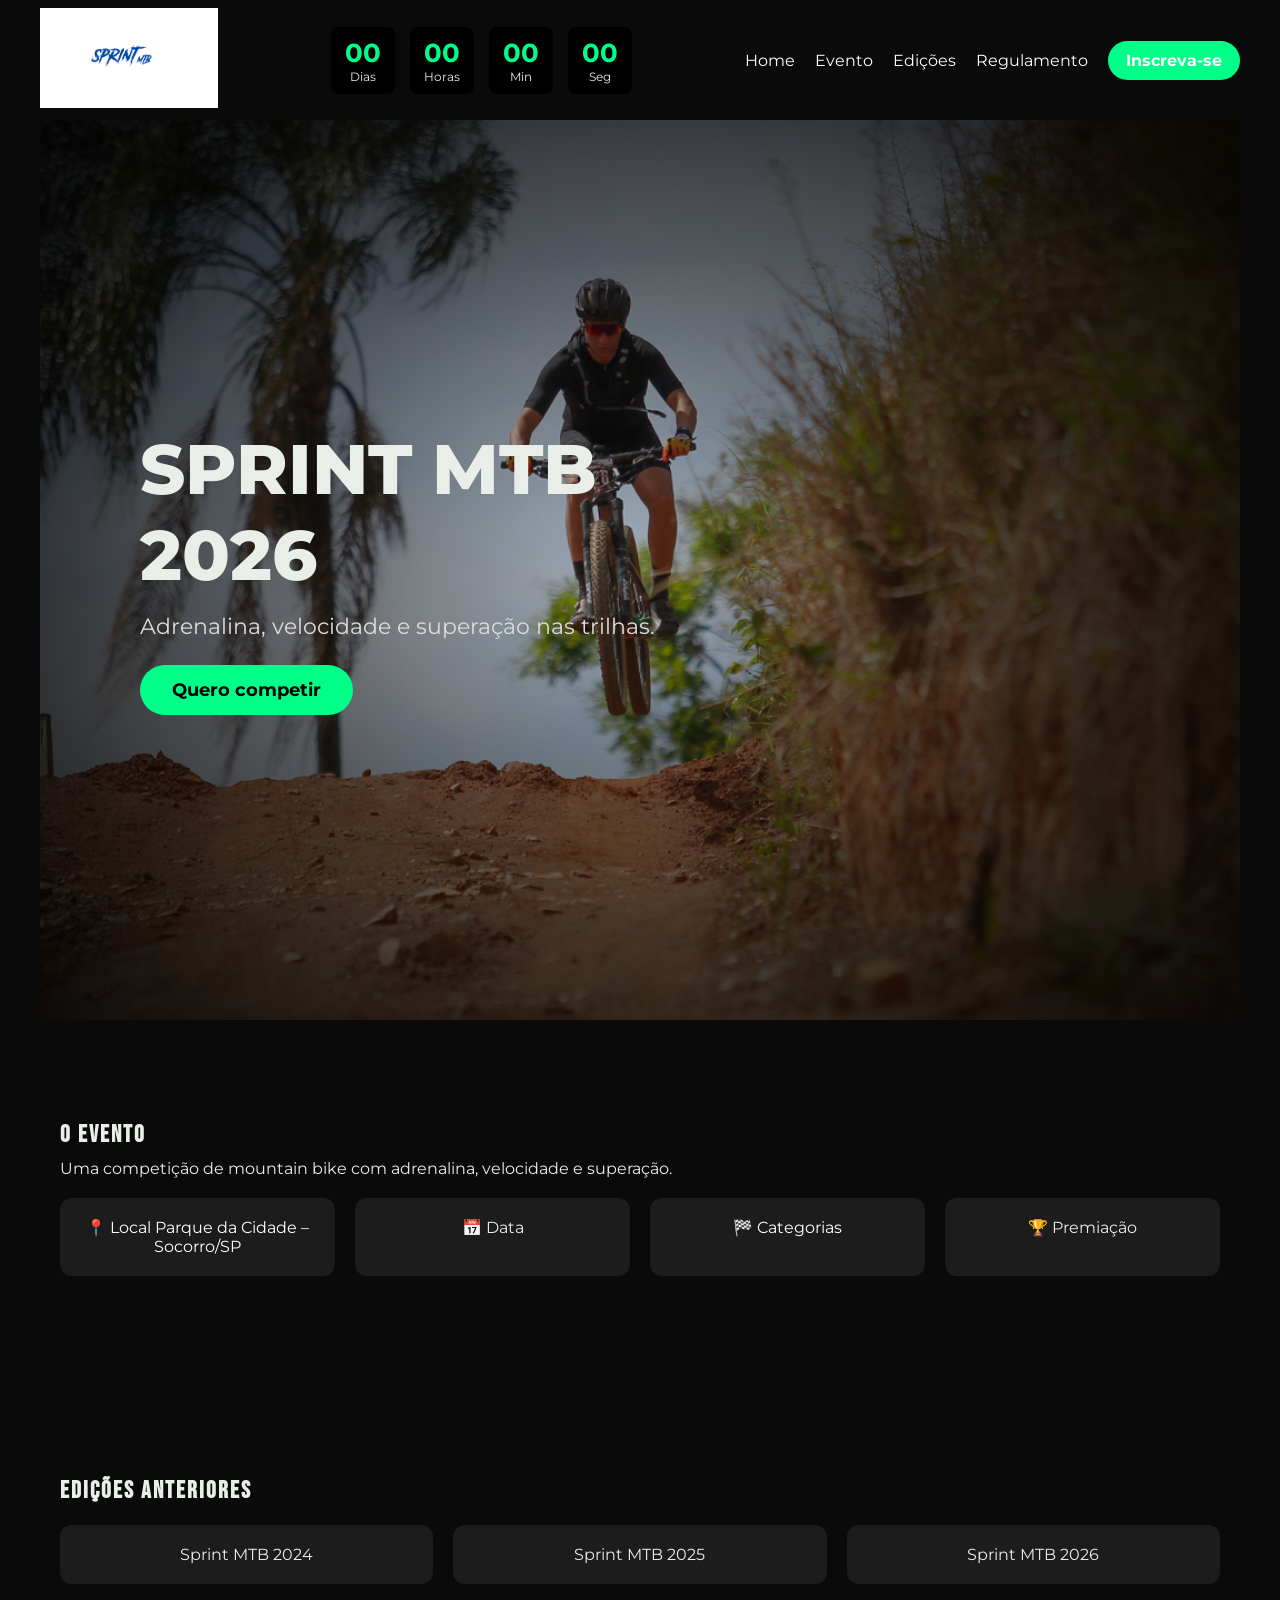
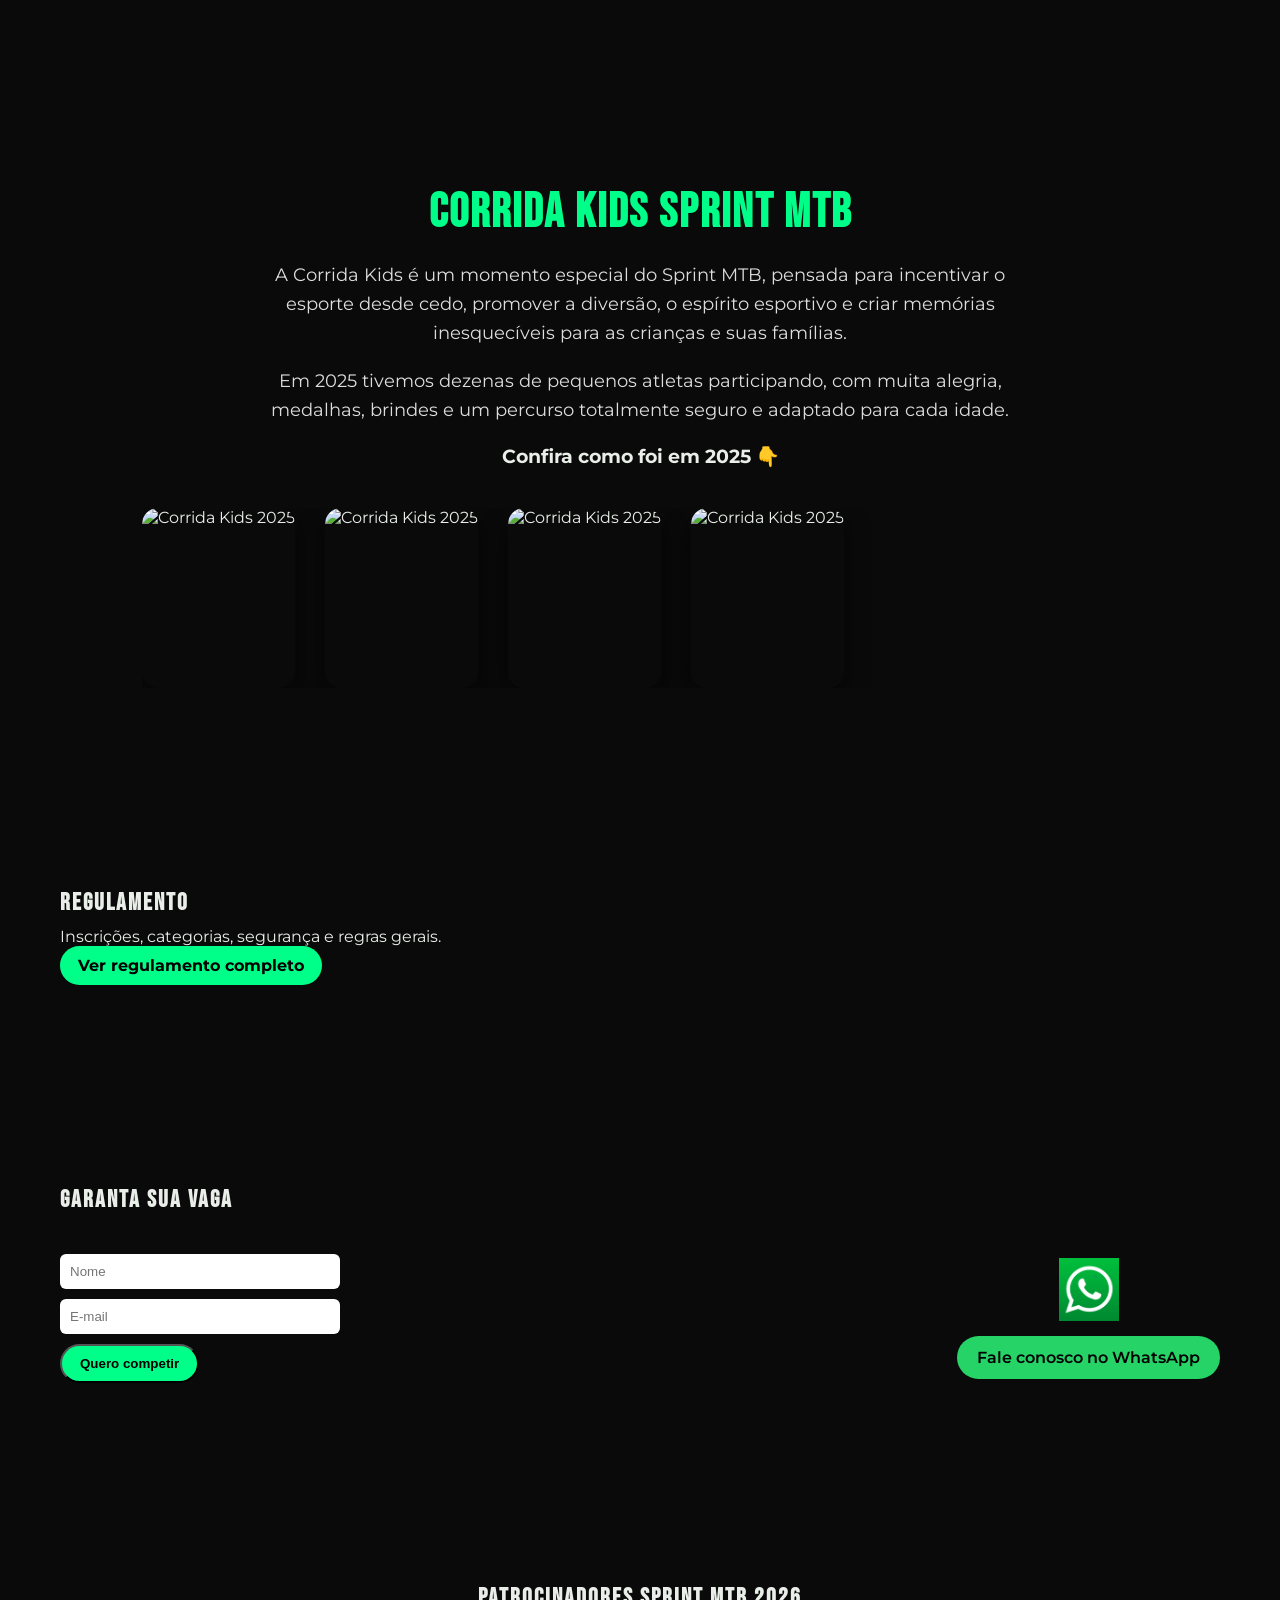
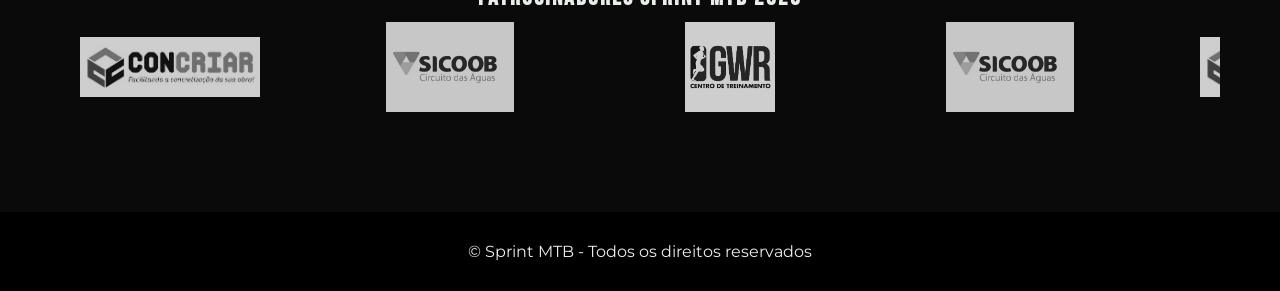
==== index.html @ 6f533bdd "Primeiro commit do site" ====
<!DOCTYPE html>
<html lang="pt-br">
<head>
<meta charset="UTF-8">
<title>Sprint MTB</title>
<meta name="viewport" content="width=device-width, initial-scale=1.0">

<link href="https://fonts.googleapis.com/css2?family=Montserrat:wght@400;600;800&display=swap" rel="stylesheet">
<link href="https://fonts.googleapis.com/css2?family=Bebas+Neue&display=swap" rel="stylesheet">

<link rel="stylesheet" href="style.css">
</head>
<!-- script java script chamando a pagina js -->

<script src="js/script.js" defer></script>



<!-- script contagem do evento sprint mtb -->
 <script>
const eventDate = new Date("2026-10-18T08:00:00").getTime();

setInterval(() => {
  const now = new Date().getTime();
  const distance = eventDate - now;

  if (distance < 0) return;

  document.getElementById("days").innerText = Math.floor(distance / (1000 * 60 * 60 * 24));
  document.getElementById("hours").innerText = Math.floor((distance % (1000 * 60 * 60 * 24)) / (1000 * 60 * 60));
  document.getElementById("minutes").innerText = Math.floor((distance % (1000 * 60 * 60)) / (1000 * 60));
  document.getElementById("seconds").innerText = Math.floor((distance % (1000 * 60)) / 1000);
}, 1000);
</script>

<body>

<header>
  <div class="nav">
    <a href="#" class="logo">
      <img src="img/logo sprint.png" alt="Sprint MTB">
    </a>

    <div class="countdown">
  <div><span id="days">00</span><small>Dias</small></div>
  <div><span id="hours">00</span><small>Horas</small></div>
  <div><span id="minutes">00</span><small>Min</small></div>
  <div><span id="seconds">00</span><small>Seg</small></div>
</div>
    <ul>
      <li><a href="#home">Home</a></li>
      <li><a href="#evento">Evento</a></li>
      <li><a href="#edicoes">Edições</a></li>
      <li><a href="#regulamento">Regulamento</a></li>
      <li><a href="#inscricao" class="btn">Inscreva-se</a></li>
    </ul>
  </div>
</header>

<section class="banner">
  <div class="banner-content">
    <h1>SPRINT MTB 2026</h1>
    <p>Adrenalina, velocidade e superação nas trilhas.</p>
    <a href="#inscricao" class="btn">Quero competir</a>
  </div>
</section>


<!-- linha comentada inutlizada

<section class="hero" id="home">
  <div class="hero-content">
    <h1>Sprint MTB</h1>
    <p>Domine as montanhas conecte-se a natureza.</p>
    <a href="#inscricao" class="btn">Quero competir</a>
  </div>
</section>
 -->

<section id="evento">
  <h2>O Evento</h2>
  <p>Uma competição de mountain bike com adrenalina, velocidade e superação.</p>
  <div class="cards">
    <!-- <div class="card">📍 Local</div> -->
     <a class="card link-map"
   href="https://www.google.com/maps?q=Parque+da+Cidade+Socorro+SP"
   target="_blank">
   📍 Local Parque da Cidade – Socorro/SP
</a>
<!-- tooltip passa o mouse aparece a data -->
 
    <div class="card tooltip">
      📅 Data
      <span class="tooltip-text">17 / 18 de Outubro de 2026</span>
    </div>

    <a href="categorias.html" class="card">🏁 Categorias</a>

    <div class="card">🏆 Premiação</div>
  </div>
</section>

<section id="edicoes">
  <h2>Edições Anteriores</h2>
  <div class="cards">
    <div class="card">Sprint MTB 2024</div>
    <div class="card">Sprint MTB 2025</div>
    <div class="card">Sprint MTB 2026</div>
  </div>
</section>

<!-- kids  -->


<section id="kids" class="kids-section">
  <h2>Corrida Kids Sprint MTB</h2>
  <p class="kids-text">
    A Corrida Kids é um momento especial do Sprint MTB, pensada para incentivar
    o esporte desde cedo, promover a diversão, o espírito esportivo e criar
    memórias inesquecíveis para as crianças e suas famílias.
  </p>

  <p class="kids-text">
    Em 2025 tivemos dezenas de pequenos atletas participando, com muita alegria,
    medalhas, brindes e um percurso totalmente seguro e adaptado para cada idade.
  </p>

  <h3>Confira como foi em 2025 👇</h3>

  <div class="kids-carousel">
    <div class="kids-track">
      <img src="img/kids1.jpg" alt="Corrida Kids 2025">
      <img src="img/kids2.jpg" alt="Corrida Kids 2025">
      <img src="img/kids3.jpg" alt="Corrida Kids 2025">
      <img src="img/kids4.jpg" alt="Corrida Kids 2025">
    </div>
  </div>
</section>




<section id="regulamento">
  <h2>Regulamento</h2>
  <p>Inscrições, categorias, segurança e regras gerais.</p>
  <a href="#" class="btn">Ver regulamento completo</a>
</section>

<section id="inscricao">
  <h2>Garanta sua vaga</h2>

  <div class="inscricao-container">

    <form class="form">
      <input type="text" placeholder="Nome" required>
      <input type="email" placeholder="E-mail" required>
      <button class="btn">Quero competir</button>
    </form>

    <div class="whatsapp-box">
      <img src="img/whatsapp.png" alt="WhatsApp">
      <a 
        href="https://wa.me/5511999999999" 
        target="_blank" 
        class="btn-whats">
        Fale conosco no WhatsApp
      </a>
    </div>

  </div>
</section>




</section>

<section id="patrocinadores">
  <h2>Patrocinadores Sprint MTB 2026</h2>

  <div class="carousel">
    <div class="carousel-track" id="carouselTrack">
      <div class="sponsor"><img src="img/patrocinio1.jpeg"></div>
      <div class="sponsor"><img src="img/patrocinio2.jpeg"></div>
      <div class="sponsor"><img src="img/patrocinio3.jpg"></div>
      <div class="sponsor"><img src="img/patrocinio4.jpeg"></div>
      <div class="sponsor"><img src="img/patrocinio5.jpeg"></div>
    </div>
  </div>
</section>

<footer>
  <p>© Sprint MTB - Todos os direitos reservados</p>
</footer>

</body>
</html>
---- style.css ----
/* fontes do sprint another danger */
@font-face {
  font-family: "AnotherDanger";
  src: url("fonts/AnotherDangerSlantedDemo.otf") format("opentype");
  font-weight: normal;
  font-style: normal;
}

* {
  margin: 0;
  padding: 0;
  box-sizing: border-box;
}

body {
  background: #0a0a0a;
  color: #e9eee9;
  font-family: 'Montserrat', sans-serif;
}

a {
  text-decoration: none;
  color: #fff;
}

/* HEADER */
header {
  position: fixed;
  top: 0;
  width: 100%;
  height: 120px;
  background: #0a0a0a;
  z-index: 10;
}

body {
  padding-top: 120px;
}

.nav {
  max-width: 1200px;
  margin: 0 auto;
  height: 100%;
  display: flex;
  align-items: center;
  justify-content: space-between;
}

/* LOGO */
.logo img {
  height: 100px;   /* AQUI você cresce/diminui */
  width: auto;
}

/* COUNTDOWN */
.countdown {
  display: flex;
  gap: 12px;
}

.countdown div {
  background: #09a543;
  padding: 8px 10px;
  border-radius: 8px;
  text-align: center;
  min-width: 55px;
}

.countdown span {
  color: #00ff88;
  font-size: 20px;
  font-weight: bold;
}

/* MENU */
.nav ul {
  list-style: none;
  display: flex;
  align-items: center;
  gap: 20px;
}

.nav ul li a {
  color: #fff;
  text-decoration: none;
}

/* BOTÃO */
.btn {
  background: #00ff88;
  color: #000;
  padding: 10px 18px;
  border-radius: 20px;
}



/* BOTÃO */
.btn {
  background: #00ff88;
  color: #000;
  padding: 10px 18px;
  border-radius: 30px;
  font-weight: 700;
  display: inline-block;
}


.banner {
  width: 100%;
  height: 100vh; /* ocupa a tela toda */
  background: url("img/bannerteste.jpg") center/cover no-repeat;
  display: flex;
  align-items: center;
  padding-left: 100px;
  position: relative;
  overflow: hidden;
}

 /* camada escura por cima da imagem  */
.banner::before {
  content: "";
  position: absolute;
  inset: 0;
  background: radial-gradient(
    ellipse at center,
    rgba(0,0,0,0.2) 0%,
    rgba(0,0,0,0.6) 50%,
    rgba(0,0,0,0.9) 100%
  );
  z-index: 1;
}
  

/* conteúdo do banner */
.banner-content {
  position: relative;
  z-index: 2; /* fica acima do escuro */
  max-width: 600px;
}

.banner-content h1 {
  font-size: 70px;
  font-weight: 800;
  margin-bottom: 15px;
  text-transform: uppercase;
}

.banner-content p {
  font-size: 22px;
  margin-bottom: 25px;
  color: #ddd;
}

/* botão reaproveita seu .btn */
.banner .btn {
  font-size: 18px;
  padding: 14px 32px;
}


/* HERO */
.hero {
  background: url('https://images.unsplash.com/photo-1601758003122-78c654b80c55') center/cover no-repeat;
  height: 100vh;
  display: flex;
  align-items: center;
}

.hero-content {
  background: rgba(0,0,0,0.6);
  padding: 40px;
  max-width: 600px;
  margin-left: 5%;
}

.hero-content h1 {
  font-family: 'Bebas Neue', sans-serif;
  font-size: 60px;
}

/* SEÇÕES */
section {
  padding: 100px 20px;
  max-width: 1200px;
  margin: auto;
}

section h2 {
  font-family: 'Bebas Neue', sans-serif;
  letter-spacing: 2px;
  margin-bottom: 10px;
}

/* CARDS */
.cards {
  display: grid;
  grid-template-columns: repeat(auto-fit, minmax(200px,1fr));
  gap: 20px;
  margin-top: 20px;
}

.card {
  background: #1c1c1c;
  padding: 20px;
  border-radius: 12px;
  text-align: center;
}


.card {
  background: #1c1c1c;
  padding: 20px;
  border-radius: 12px;
  text-align: center;
  transition: 0.3s;
  cursor: pointer;
}

.card:hover {
  background: #00ff88;
  color: #000;
  transform: translateY(-6px) scale(1.03);
}




/* toollip card data */
.tooltip {
  position: relative;
  cursor: pointer;
}

.tooltip-text {
  visibility: hidden;
  opacity: 0;
  position: absolute;
  bottom: 120%;
  left: 50%;
  transform: translateX(-50%);
  background: #000;
  color: #00ff88;
  padding: 8px 12px;
  border-radius: 6px;
  white-space: nowrap;
  font-size: 26px;
  transition: 0.3s;
  z-index: 10;
}

.tooltip:hover .tooltip-text {
  visibility: visible;
  opacity: 1;
}


/* FORM */
.form {
  max-width: 280px;
}

/* WhatsApp box */
.whatsapp-box {
  display: flex;
  flex-direction: column;
  align-items:center;
  gap: 15px;
}

.whatsapp-box img {
  width: 60px;
   animation: pulse 1.5s infinite;
}

/* sempre fora da classe  */
@keyframes pulse {
  0% {
    transform: scale(1);
    opacity: 1;
  }
  50% {
    transform: scale(1.15);
    opacity: 0.7;
  }
  100% {
    transform: scale(1);
    opacity: 1;
  }
  }


.btn-whats {
  background: #25d366;
  color: #000;
  padding: 12px 20px;
  border-radius: 30px;
  font-weight: 600;
  text-decoration: none;
  transition: 0.3s;
}

.btn-whats:hover {
  transform: scale(1.05);
  background: #1ebe5d;
}

.form input {
  width: 100%;
  padding: 10px;
  border-radius: 6px;
  border: none;
  margin-bottom: 10px;
}


#inscricao {
  width: 100%;
}


.inscricao-container {
  display: flex;
  align-items: center;
  justify-content: space-between;
  gap: 80px;
  margin-top: 40px;
}

.form {
  width: 420px;
}

.whatsapp-box {
  display: flex;
  flex-direction: column;
  align-items: center;
}


/* FOOTER */
footer {
  background: #000;
  padding: 30px;
  text-align: center;
}

/*contador */

.countdown {
  display: flex;
  gap: 15px;
  margin: 20px 0;
}

.countdown div {
  background: #000;
  padding: 10px 14px;
  border-radius: 8px;
  text-align: center;
}

.countdown span {
  font-size: 26px;
  color: #00ff88;
  font-weight: bold;
}

.countdown small {
  display: block;
  font-size: 12px;
}

/* estilo link maps */

.link-map {
  cursor: pointer;
  transition: transform 0.2s ease, background 0.2s;
}

.link-map:hover {
  transform: scale(1.05);
  background: #00ff88;
  color: #000;
}


/* carrossel patrocinadores */
#patrocinadores {
  text-align: center;
}

.carousel {
  width: 100%;
  overflow: hidden;
  position: relative;
}

.carousel-track {
  display: flex;
  gap: 60px;
  transition: transform 1s ease;
}

.sponsor {
  min-width: 220px;
  display: flex;
  align-items: center;
  justify-content: center;
}

.sponsor img {
  max-width: 180px;
  max-height: 90px;
  filter: grayscale(100%);
  opacity: 0.8;
  transition: 0.3s;
}

.sponsor img:hover {
  filter: grayscale(0);
  opacity: 1;
  transform: scale(1.05);
}
.carousel-track {
  display: flex !important;
  flex-direction: row;
  align-items: center;
}



/* categorias css tabelas */


/* ===== CATEGORIAS PAGE ===== */

.header-interno {
  height: 40vh;
  background: linear-gradient(180deg, #000, #0a0a0a);
  display: flex;
  align-items: center;
  justify-content: center;
}

.header-interno h1 {
  font-size: 48px;
  color: #00ff88;
}

.categorias-page {
  padding: 80px 8%;
}

.cat-title {
  margin-top: 60px;
  margin-bottom: 20px;
  font-size: 32px;
  color: #00ff88;
  border-left: 6px solid #00ff88;
  padding-left: 15px;
}

.tabela-categorias {
  width: 100%;
  border-collapse: collapse;
  margin-bottom: 40px;
  background: #0b0b0b;
}

.tabela-categorias th {
  background: #00ff88;
  color: #000;
  padding: 14px;
  text-align: center;
}

.tabela-categorias td {
  padding: 14px;
  text-align: center;
  border-bottom: 1px solid #222;
}

.tabela-categorias tr:hover {
  background: #111;
  transition: 0.3s;
}

/* botão home pagina categorias */

.btn-voltar {
  position: fixed;
  top: 20px;
  left: 20px;
  background: #00ff88;
  color: #000;
  padding: 12px 18px;
  border-radius: 30px;
  font-weight: bold;
  text-decoration: none;
  z-index: 99999;
}


/* pesquisa pag categorias */

.search-box {
  max-width: 400px;
  margin: 60px auto;
  padding: 10px;
  position: relative;
  z-index: 20;
}

#searchInput {
  width: 100%;
  padding: 14px 20px;
  border-radius: 30px;
  border: none;
  font-size: 16px;
  background: #ffffff;
  color: #000000;
}


/* ===== CORRIDA KIDS ===== */

.kids-section {
  padding: 100px 8%;
  text-align: center;
}

.kids-section h2 {
  font-size: 48px;
  color: #00ff88;
  margin-bottom: 20px;
}

.kids-text {
  max-width: 800px;
  margin: 0 auto 20px;
  font-size: 18px;
  color: #ddd;
  line-height: 1.6;
}

/* Carrossel */

.kids-carousel {
  margin-top: 40px;
  overflow: hidden;
  width: 100%;
  position: relative;
}

.kids-track {
  display: flex;
  gap: 30px;
  animation: kids-scroll 20s linear infinite;
}

.kids-track img {
  height: 180px;
  border-radius: 16px;
  object-fit: cover;
  box-shadow: 0 10px 25px rgba(0,0,0,0.6);
  transition: 0.3s;
}

.kids-track img:hover {
  transform: scale(1.05);
}

/* animação automática */
@keyframes kids-scroll {
  0% {
    transform: translateX(0);
  }
  100% {
    transform: translateX(-50%);
  }
}
.kids-track:hover {
  animation-play-state: paused;
}
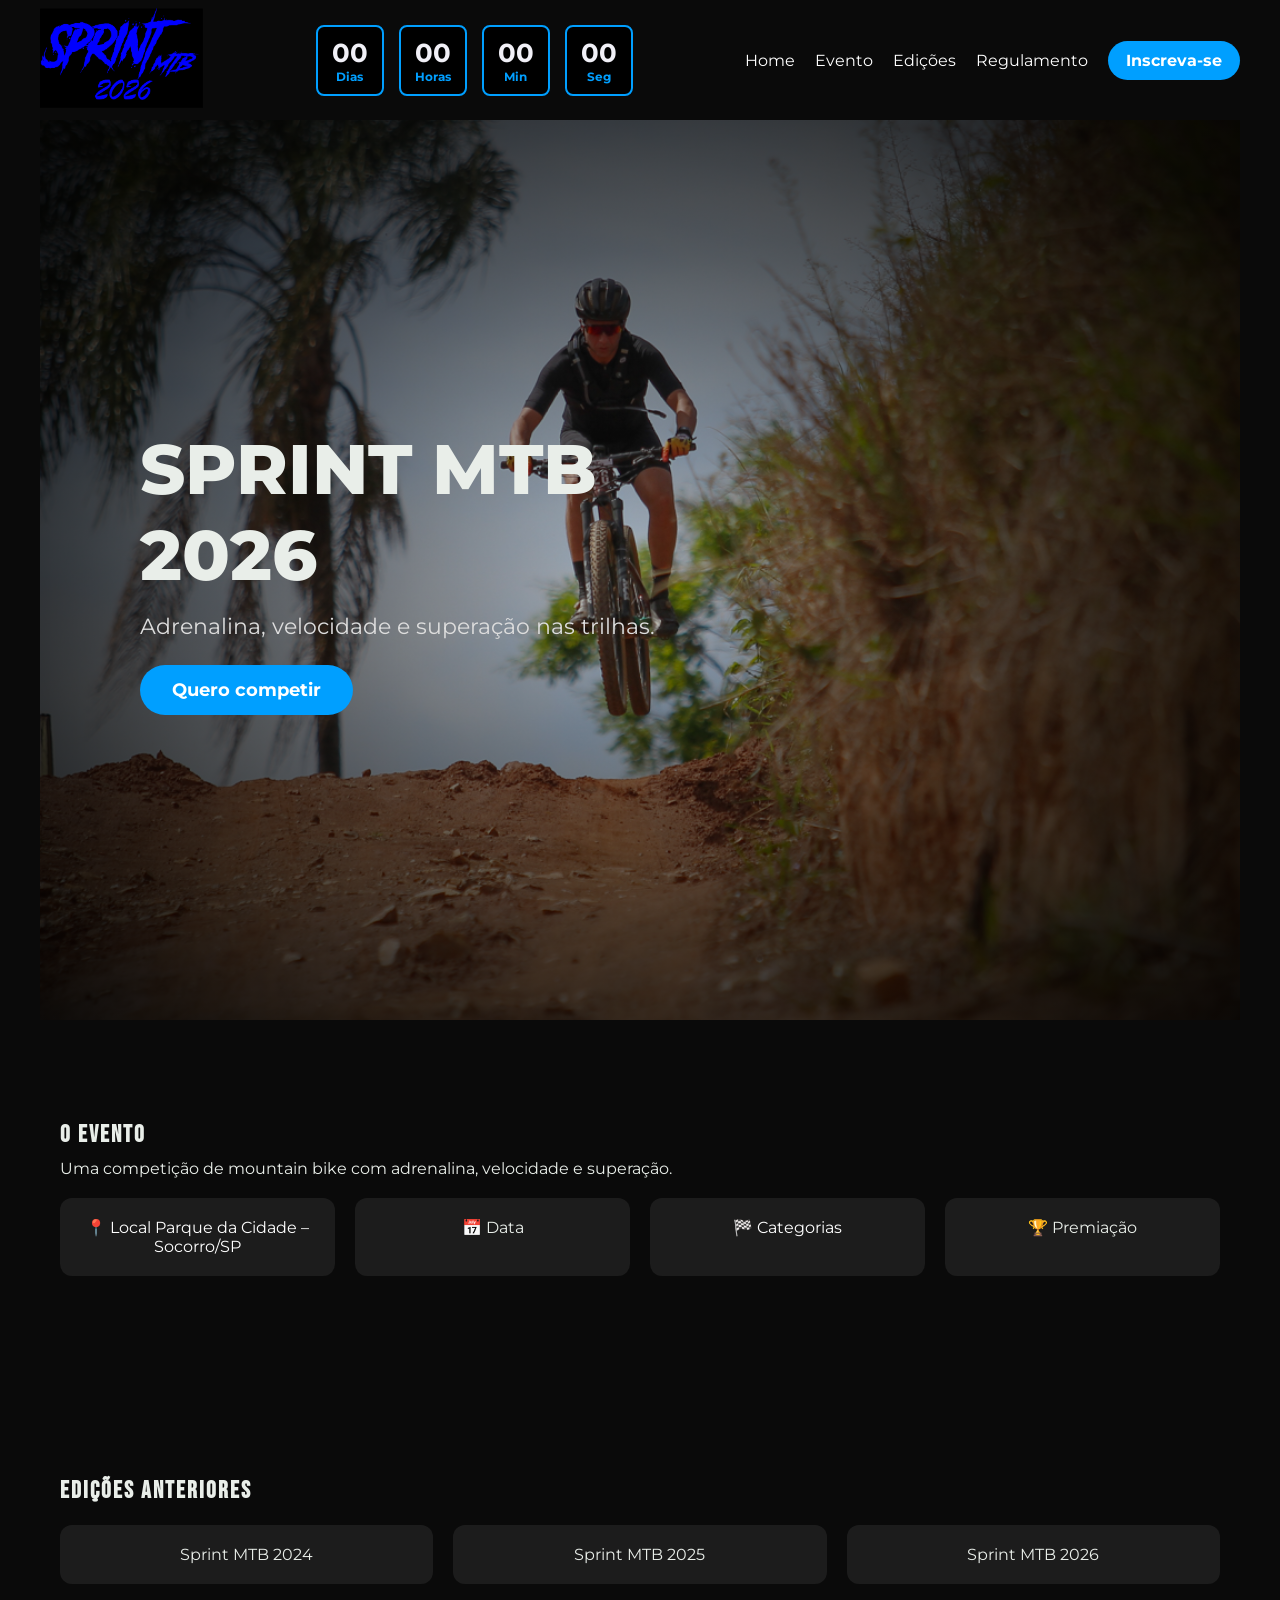
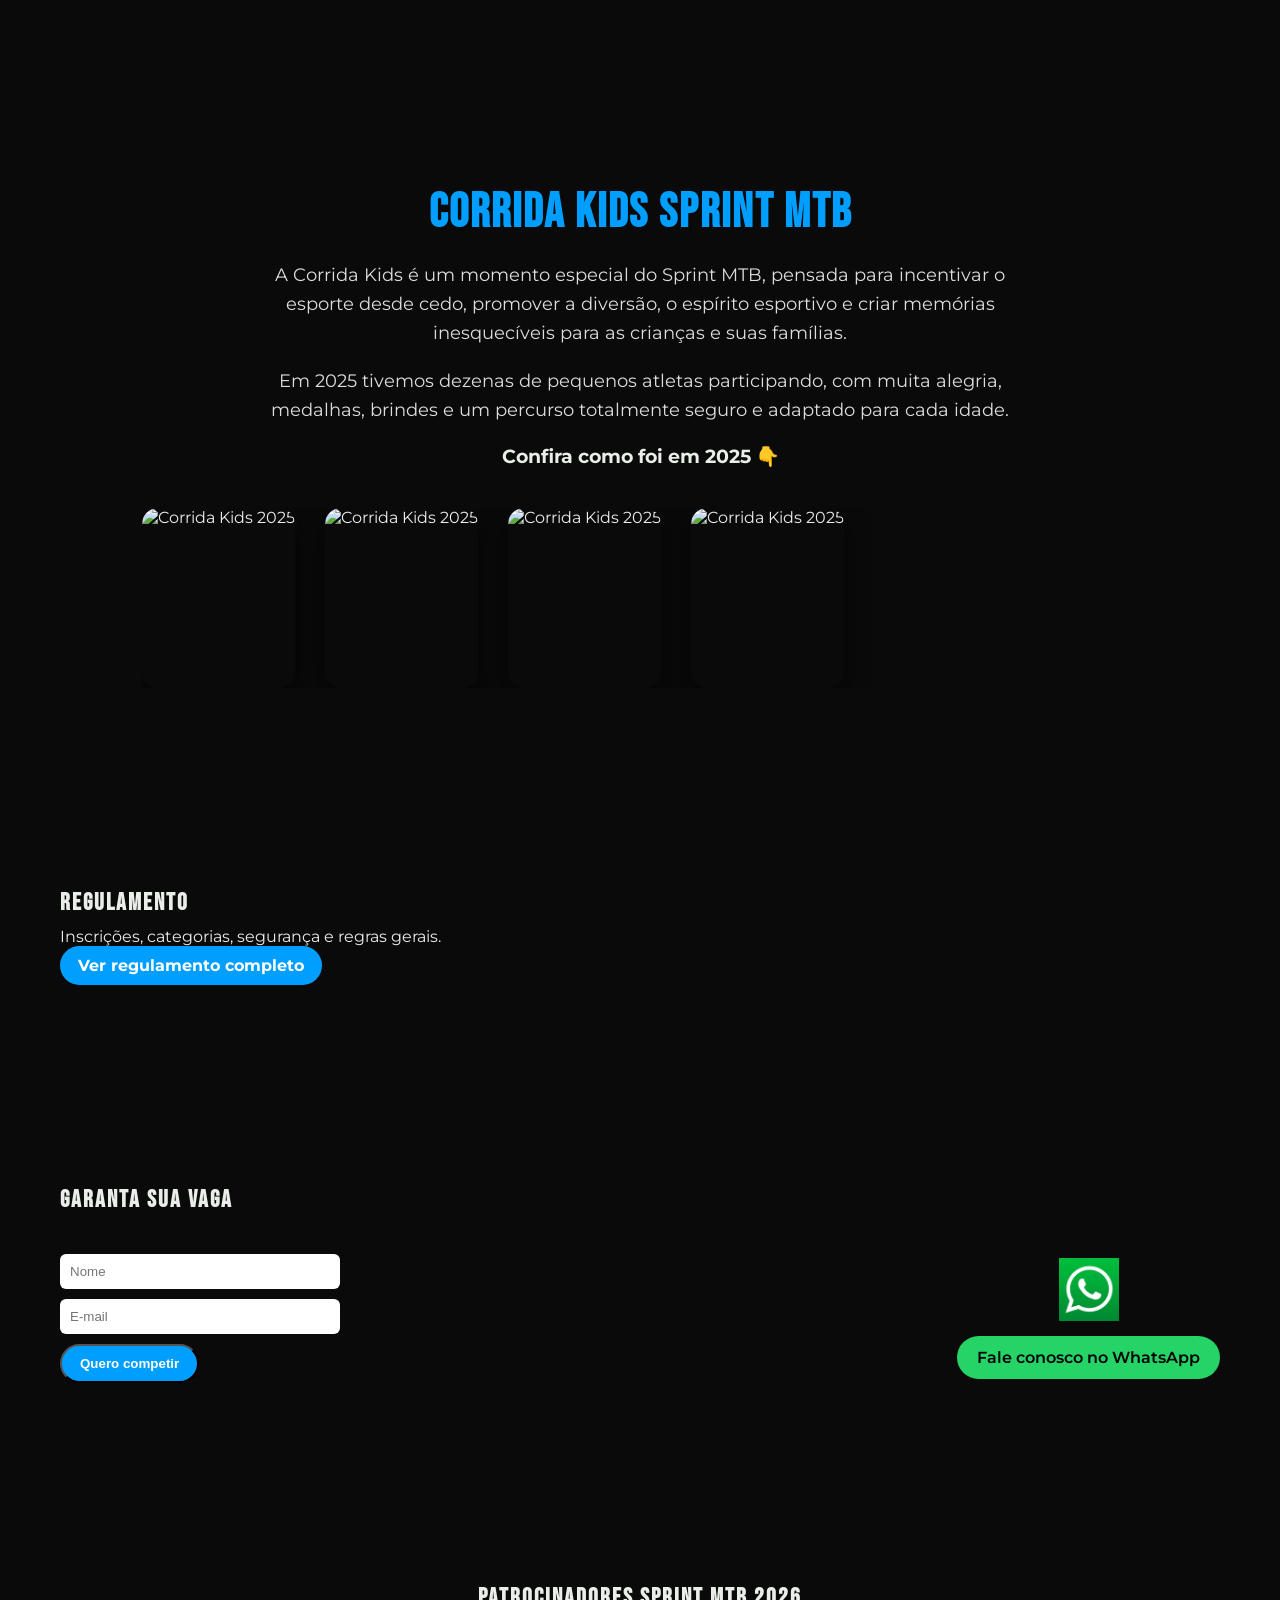
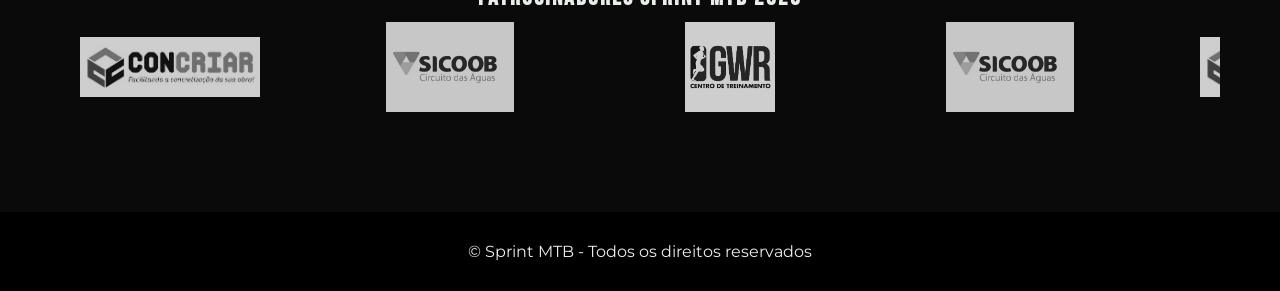
==== commit f10c3ea6: "mudança dia 02/02/2026" ====
--- a/index.html
+++ b/index.html
@@ -38,7 +38,7 @@
 <header>
   <div class="nav">
     <a href="#" class="logo">
-      <img src="img/logo sprint.png" alt="Sprint MTB">
+      <img src="img/logo sprint.jpg" alt="Sprint MTB">
     </a>
 
     <div class="countdown">
--- a/style.css
+++ b/style.css
@@ -53,25 +53,21 @@
   width: auto;
 }
 
-/* COUNTDOWN */
-.countdown {
-  display: flex;
-  gap: 12px;
-}
-
+/* Contador tempo  */
 .countdown div {
-  background: #09a543;
-  padding: 8px 10px;
-  border-radius: 8px;
-  text-align: center;
-  min-width: 55px;
+  background: #000;
+  border: 2px solid #009fff;
 }
 
 .countdown span {
   color: #00ff88;
-  font-size: 20px;
-  font-weight: bold;
-}
+}
+
+.countdown small {
+  color: #009fff;
+  font-weight: bolder;
+}
+
 
 /* MENU */
 .nav ul {
@@ -87,19 +83,23 @@
 }
 
 /* BOTÃO */
-.btn {
-  background: #00ff88;
+.btn:hover {
+  background: #f5f6f7;
   color: #000;
   padding: 10px 18px;
   border-radius: 20px;
-}
+  box-shadow: 0 0 15px rgba(0,255,136,0.8);
+  transform: translateY(-2px) scale(1.05);
+}
+
+
 
 
 
 /* BOTÃO */
 .btn {
-  background: #00ff88;
-  color: #000;
+  background: #009fff;
+  color: #fff;
   padding: 10px 18px;
   border-radius: 30px;
   font-weight: 700;
@@ -219,7 +219,7 @@
 }
 
 .card:hover {
-  background: #00ff88;
+  background: #009fff;
   color: #000;
   transform: translateY(-6px) scale(1.03);
 }
@@ -240,14 +240,16 @@
   bottom: 120%;
   left: 50%;
   transform: translateX(-50%);
-  background: #000;
-  color: #00ff88;
-  padding: 8px 12px;
+  background: #009fff;
+  color: #fff;
+  padding: 28px 14px;
   border-radius: 6px;
   white-space: nowrap;
-  font-size: 26px;
+  font-size: 24px;
   transition: 0.3s;
   z-index: 10;
+  top:110%;
+  
 }
 
 .tooltip:hover .tooltip-text {
@@ -363,7 +365,7 @@
 
 .countdown span {
   font-size: 26px;
-  color: #00ff88;
+  color: #f1f0f7;
   font-weight: bold;
 }
 
@@ -533,7 +535,7 @@
 
 .kids-section h2 {
   font-size: 48px;
-  color: #00ff88;
+  color: #009fff;
   margin-bottom: 20px;
 }
 
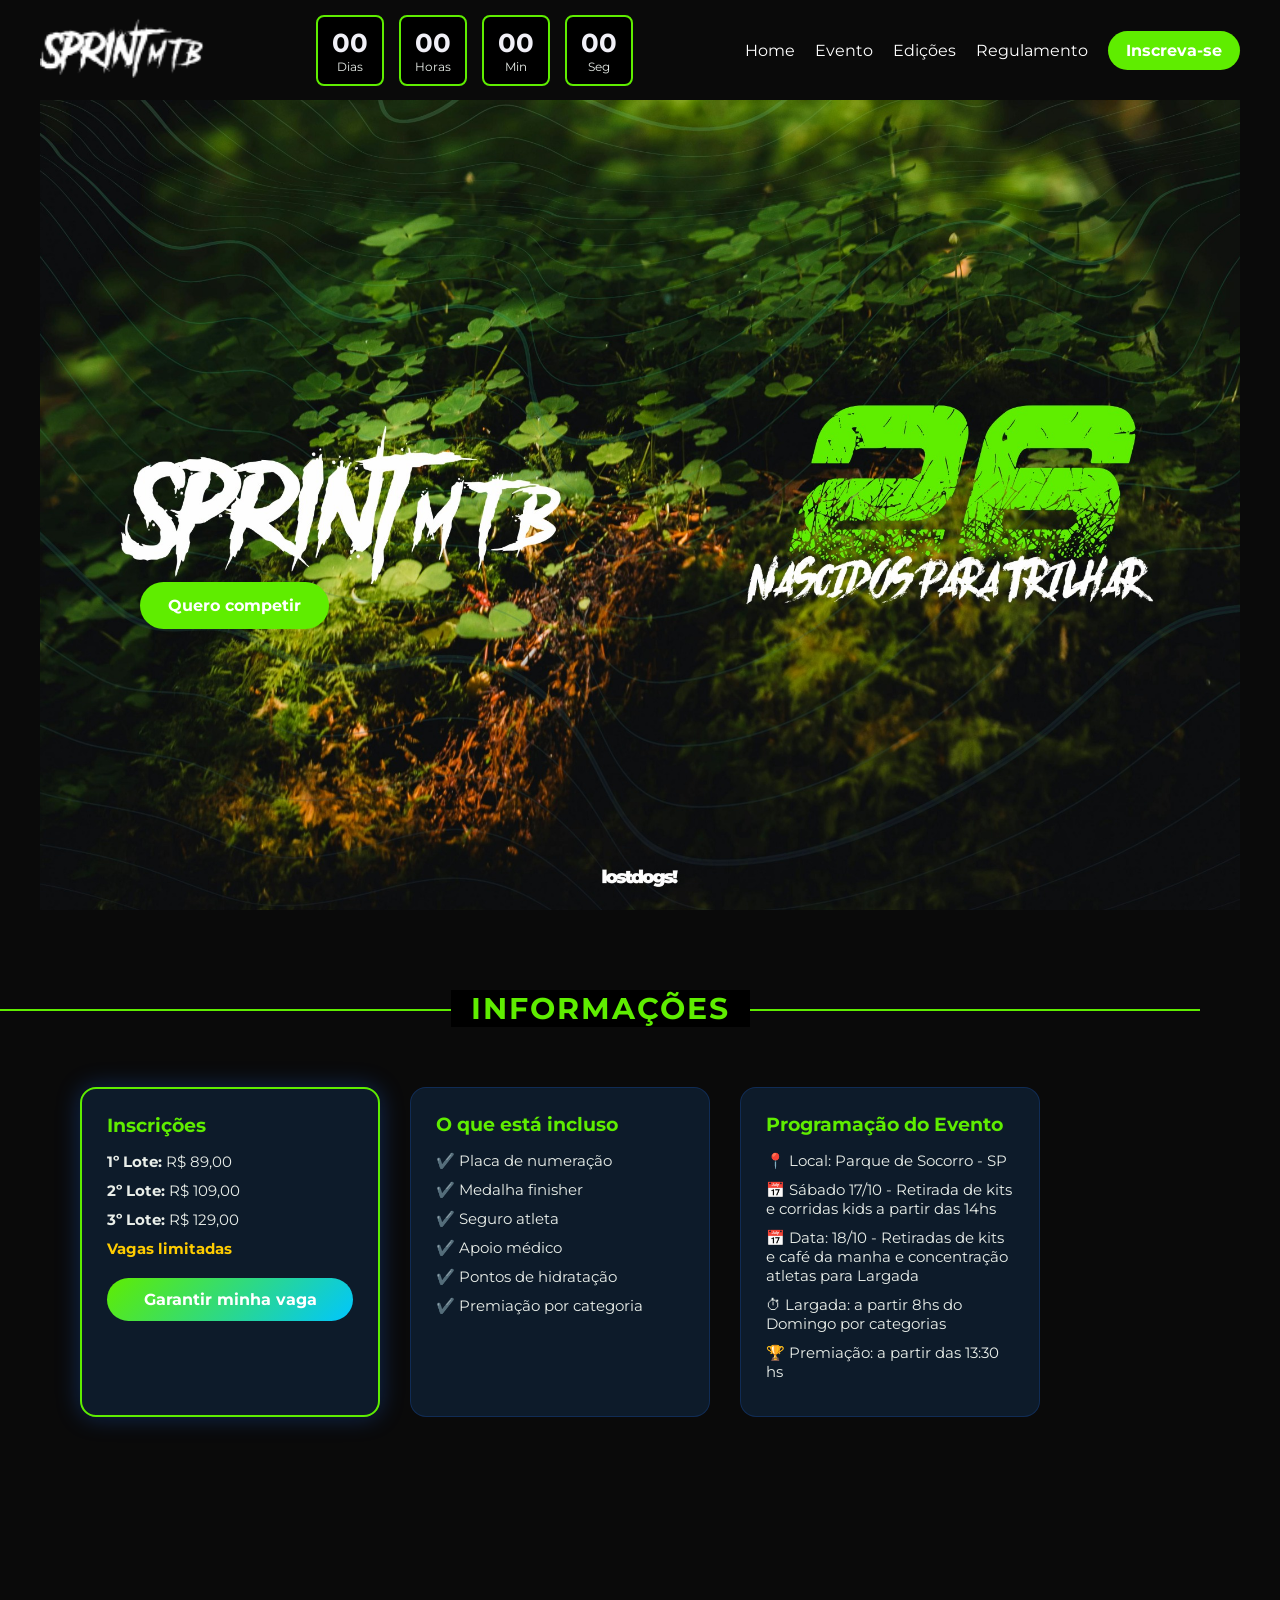
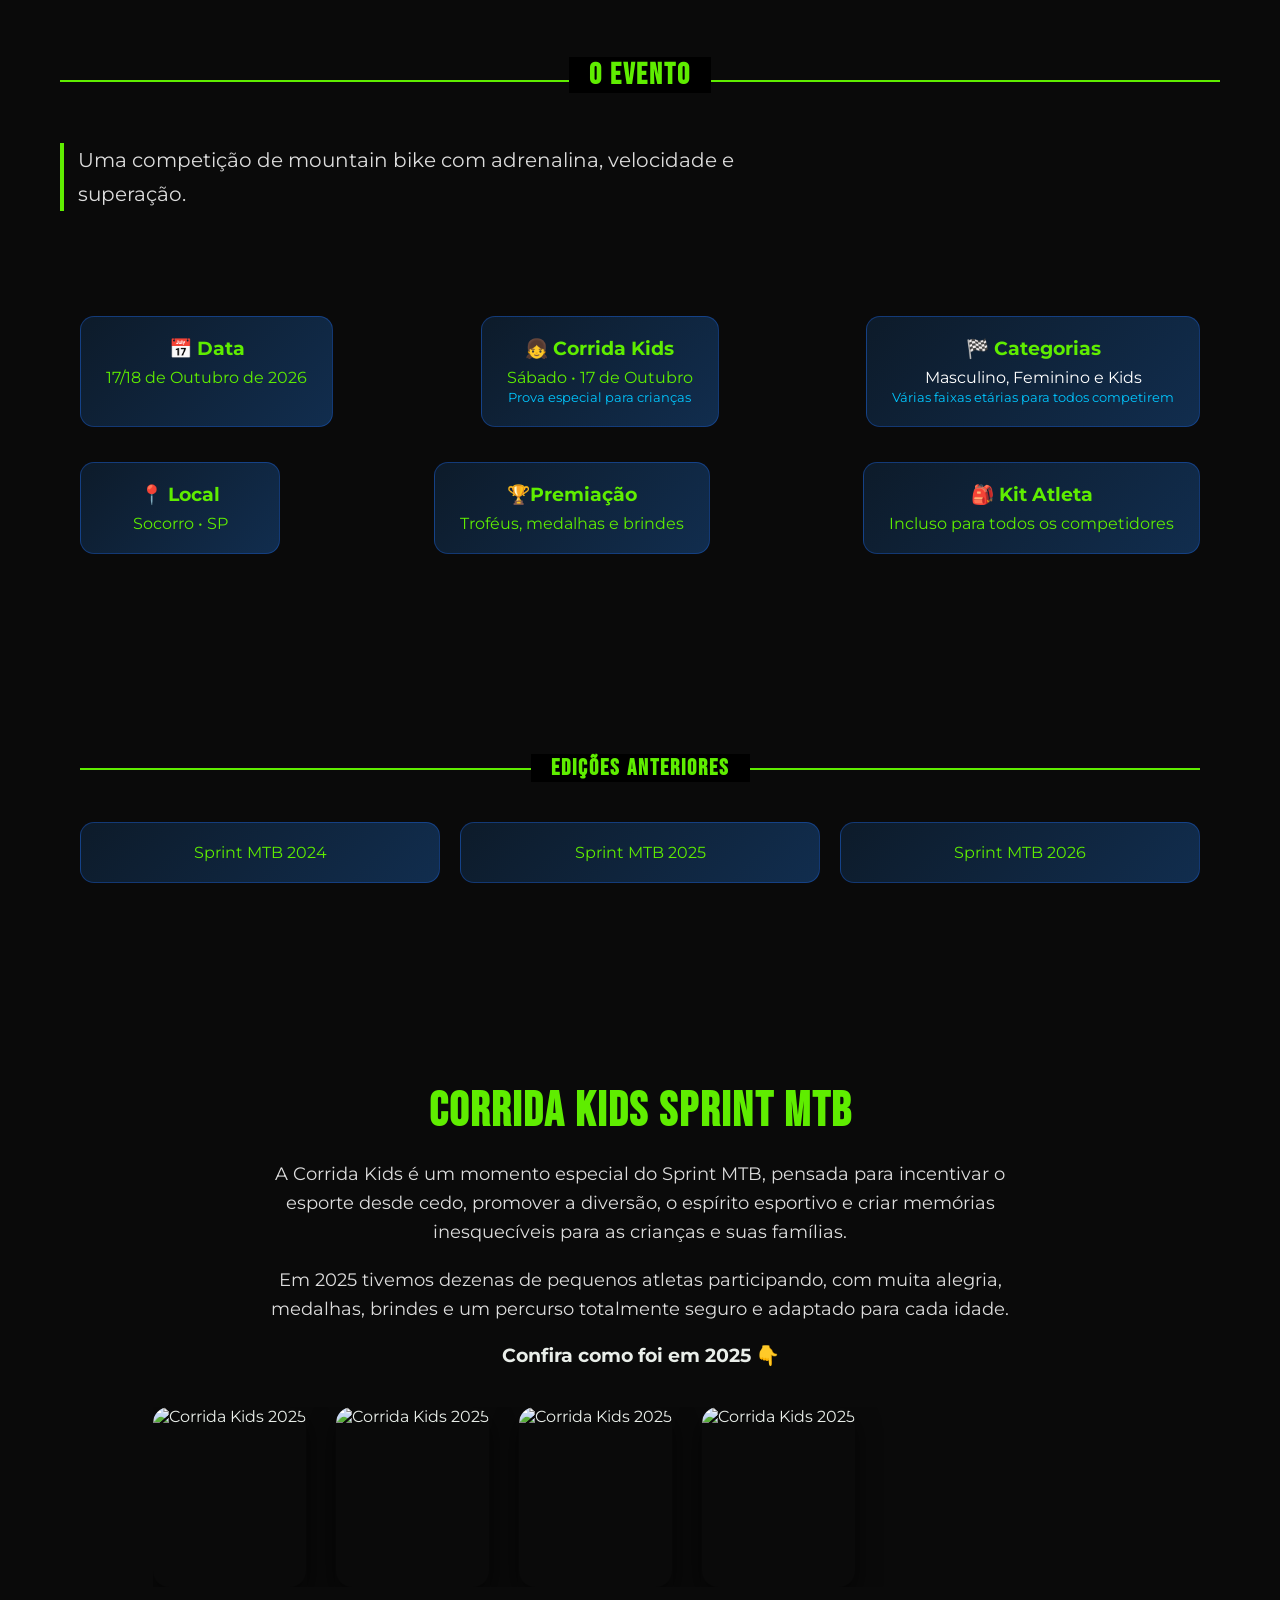
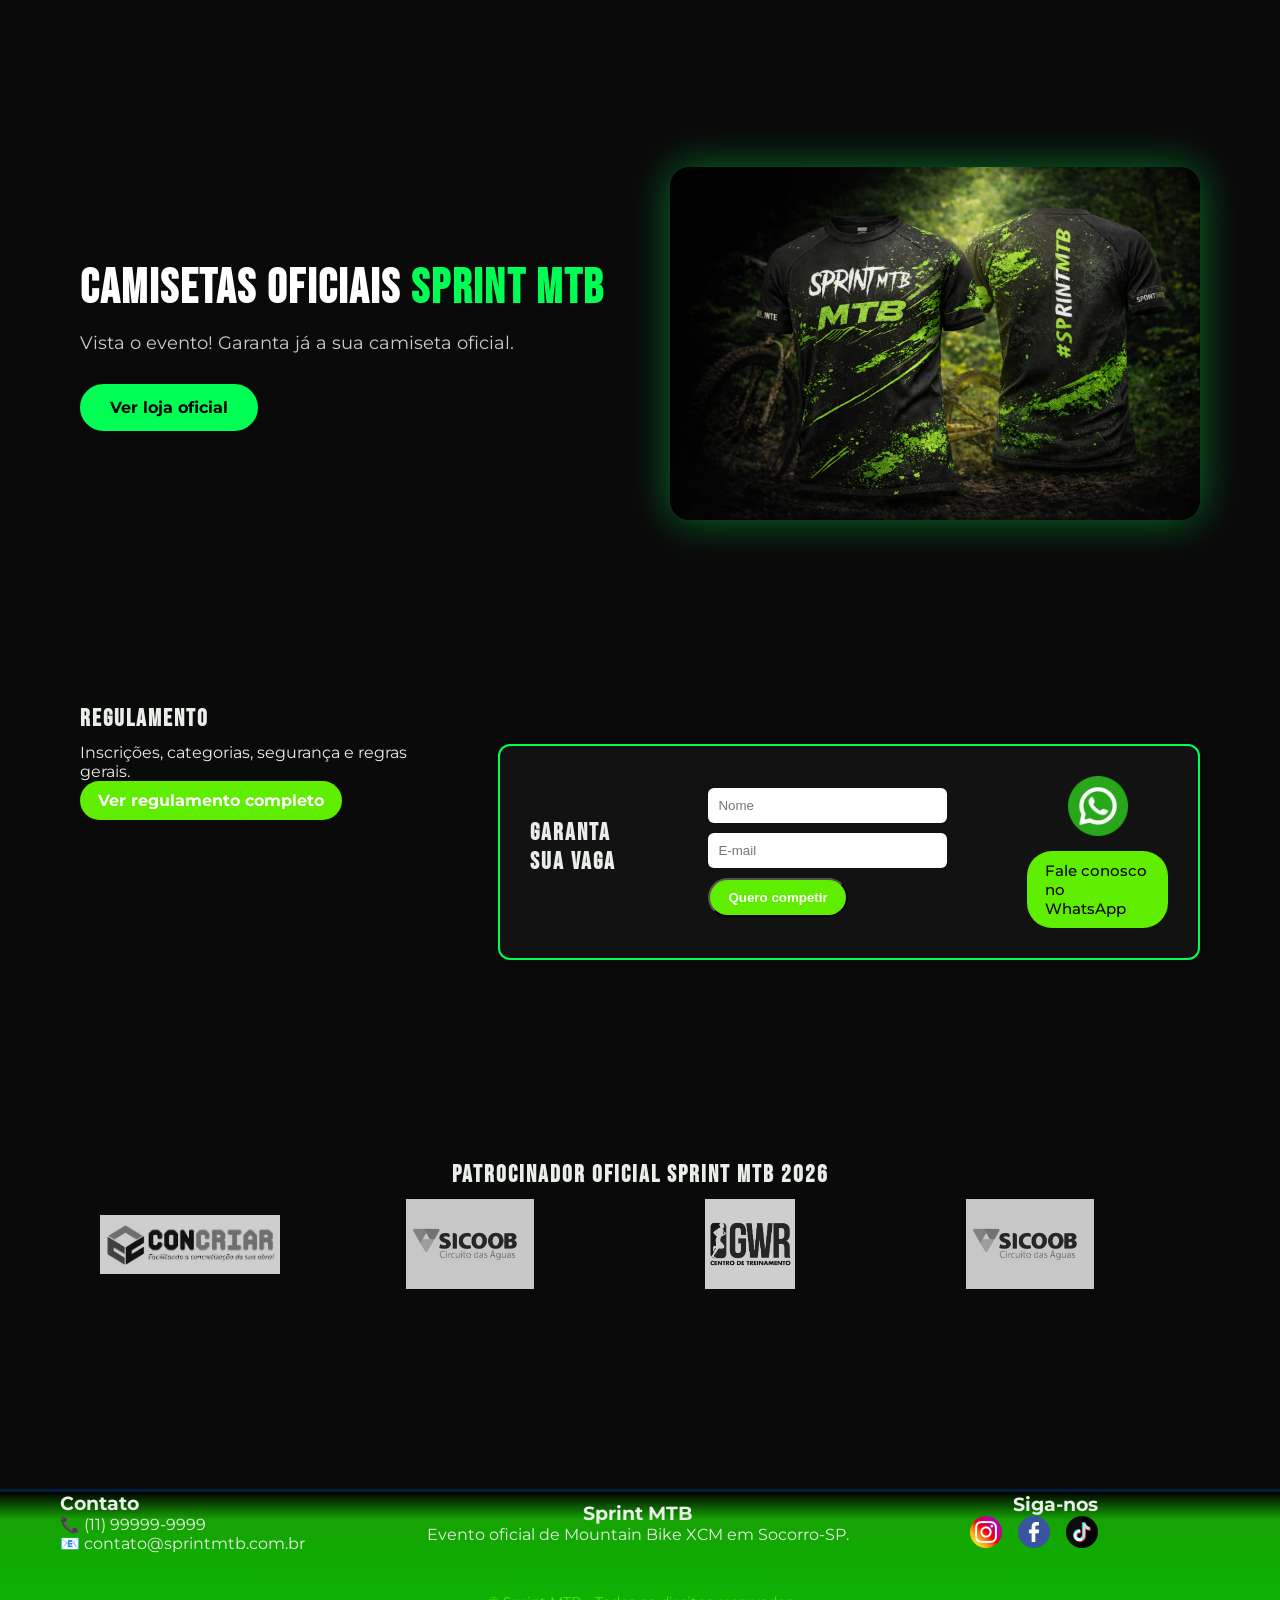
==== commit 3ef5842a: "atualização 09/02" ====
--- a/index.html
+++ b/index.html
@@ -9,6 +9,7 @@
 <link href="https://fonts.googleapis.com/css2?family=Bebas+Neue&display=swap" rel="stylesheet">
 
 <link rel="stylesheet" href="style.css">
+<link rel="stylesheet" href="footer.css">
 </head>
 <!-- script java script chamando a pagina js -->
 
@@ -34,11 +35,11 @@
 </script>
 
 <body>
-
+<main>
 <header>
   <div class="nav">
     <a href="#" class="logo">
-      <img src="img/logo sprint.jpg" alt="Sprint MTB">
+      <img src="img/logo sprint.png" alt="Sprint MTB">
     </a>
 
     <div class="countdown">
@@ -59,53 +60,117 @@
 
 <section class="banner">
   <div class="banner-content">
-    <h1>SPRINT MTB 2026</h1>
-    <p>Adrenalina, velocidade e superação nas trilhas.</p>
-    <a href="#inscricao" class="btn">Quero competir</a>
-  </div>
-</section>
-
-
-<!-- linha comentada inutlizada
-
-<section class="hero" id="home">
-  <div class="hero-content">
-    <h1>Sprint MTB</h1>
-    <p>Domine as montanhas conecte-se a natureza.</p>
-    <a href="#inscricao" class="btn">Quero competir</a>
-  </div>
-</section>
- -->
-
+     <a href="#inscricao" class="btn-hero">Quero competir</a> 
+  </div>
+</section>
+
+
+<div class="section-divider">
+  <h2>INFORMAÇÕES</h2>
+</div>
+
+
+
+
+<!-- informações rapidas -->
+
+  <section class="container">
+  <div class="regulamento-box">
+
+  <div class="reg-card destaque">
+    <h3>Inscrições</h3>
+    <ul>
+      <li><strong>1º Lote:</strong> R$ 89,00</li>
+      <li><strong>2º Lote:</strong> R$ 109,00</li>
+      <li><strong>3º Lote:</strong> R$ 129,00</li>
+      <li class="alerta">Vagas limitadas</li>
+    </ul>
+    <a href="#" class="btn-inscricao">Garantir minha vaga</a>
+  </div>
+
+  <div class="reg-card">
+    <h3>O que está incluso</h3>
+    <ul>
+      <li>✔️ Placa de numeração</li>
+      <li>✔️ Medalha finisher</li>
+      <li>✔️ Seguro atleta</li>
+      <li>✔️ Apoio médico</li>
+      <li>✔️ Pontos de hidratação</li>
+      <li>✔️ Premiação por categoria</li>
+    </ul>
+  </div>
+
+  <div class="reg-card">
+    <h3>Programação do Evento</h3>
+    <ul>
+      
+      <li>📍 Local: Parque de Socorro - SP</li>
+      <li>📅 Sábado 17/10 - Retirada de kits e corridas kids a partir das 14hs</li>
+      <li>📅 Data: 18/10 - Retiradas de kits e café da manha e concentração atletas para Largada</li>
+      <li>⏱ Largada: a partir 8hs do Domingo por categorias</li>
+      <li>🏆 Premiação: a partir das 13:30 hs </li>
+    </ul>
+  </div>
+
+</div>
+</section>
+<!-- informações rapidas fim -->
+
+<!-- informações do Evento -->
 <section id="evento">
-  <h2>O Evento</h2>
-  <p>Uma competição de mountain bike com adrenalina, velocidade e superação.</p>
+  <div class="section-divider">
+    <h2>O EVENTO</h2>
+  </div>
+  <p class="evento-subtitle">Uma competição de mountain bike com adrenalina, velocidade e superação.</p>
+
+<section class="info-rapida">
+  
+  <div class="info-card">
+    <h3>📅 Data</h3>
+    <p>17/18 de Outubro de 2026</p>
+  </div>
+
+  <div class="info-card">
+    <h3>👧 Corrida Kids</h3>
+    <p>Sábado • 17 de Outubro</p>
+    <span>Prova especial para crianças</span>
+  </div>
+
+  <div class="info-card">
+    <a href="categorias.html">
+  <h3>🏁 Categorias</h3>
+  <p>Masculino, Feminino e Kids</p>
+  <span>Várias faixas etárias para todos competirem</span>
+    </a>
+  </div>
+
+  <div class="info-card">
+    <h3>📍 Local</h3>
+    <p>Socorro • SP</p>
+  </div>
+   
+  <div class="info-card">
+    <h3>🏆Premiação</h3>
+    <p>Troféus, medalhas e brindes </p>
+  </div>
+
+  <div class="info-card">
+    <h3>🎒 Kit Atleta</h3>
+    <p>Incluso para todos os competidores</p>
+  </div>
+</section>
+
+
+<!-- Edições anteriores  -->
+
+<section id="edicoes">
+  <div class="section-divider">
+    <h3>EDIÇÕES ANTERIORES</h3>
+  </div>
   <div class="cards">
-    <!-- <div class="card">📍 Local</div> -->
-     <a class="card link-map"
-   href="https://www.google.com/maps?q=Parque+da+Cidade+Socorro+SP"
-   target="_blank">
-   📍 Local Parque da Cidade – Socorro/SP
-</a>
-<!-- tooltip passa o mouse aparece a data -->
- 
-    <div class="card tooltip">
-      📅 Data
-      <span class="tooltip-text">17 / 18 de Outubro de 2026</span>
-    </div>
-
-    <a href="categorias.html" class="card">🏁 Categorias</a>
-
-    <div class="card">🏆 Premiação</div>
-  </div>
-</section>
-
-<section id="edicoes">
-  <h2>Edições Anteriores</h2>
-  <div class="cards">
-    <div class="card">Sprint MTB 2024</div>
-    <div class="card">Sprint MTB 2025</div>
-    <div class="card">Sprint MTB 2026</div>
+    <div class="info-card">Sprint MTB 2024</div>
+    <div class="info-card">Sprint MTB 2025</div>
+    <div class="info-card">Sprint MTB 2026</div>
   </div>
 </section>
 
@@ -137,46 +202,56 @@
   </div>
 </section>
 
-
-
-
-<section id="regulamento">
+<section class="loja">
+  <div class="loja-texto">
+    <h2>CAMISETAS OFICIAIS <span>SPRINT MTB</span></h2>
+    <p>Vista o evento! Garanta já a sua camiseta oficial.</p>
+    <a href="loja.html" class="btn-loja">Ver loja oficial</a>
+  </div>
+
+  <div class="loja-imagem">
+    <img src="img/camiseta.png" alt="Camiseta oficial Sprint MTB">
+  </div>
+</section>
+
+<!--  Regulameto  -->
+
+<section class="inscricao-section">
+  <div class="container-inscricao">
+
+    <!-- lado esquerdo -->
+    <div class="regulamento-info">
   <h2>Regulamento</h2>
   <p>Inscrições, categorias, segurança e regras gerais.</p>
-  <a href="#" class="btn">Ver regulamento completo</a>
-</section>
-
-<section id="inscricao">
+  <a href="docs/REGULAMENTO GERAL SPRINT MTB OFICIAL 2024.pdf" target="_blank" class="btn">Ver regulamento completo</a>
+</div>
+  
+<!-- lado direito -->
+<div class="inscricao-container">
   <h2>Garanta sua vaga</h2>
 
-  <div class="inscricao-container">
-
-    <form class="form">
+ <form class="form">
       <input type="text" placeholder="Nome" required>
       <input type="email" placeholder="E-mail" required>
       <button class="btn">Quero competir</button>
     </form>
 
     <div class="whatsapp-box">
-      <img src="img/whatsapp.png" alt="WhatsApp">
-      <a 
-        href="https://wa.me/5511999999999" 
+      <img src="img/whatsappverde.png" alt="WhatsApp">
+      <a href="https://wa.me/5511999999999" 
         target="_blank" 
         class="btn-whats">
         Fale conosco no WhatsApp
       </a>
     </div>
-
-  </div>
-</section>
-
-
-
-
-</section>
+</div>
+  </div>
+</section>
+
+<!-- patrocinadores -->
 
 <section id="patrocinadores">
-  <h2>Patrocinadores Sprint MTB 2026</h2>
+  <h2>Patrocinador Oficial Sprint MTB 2026</h2>
 
   <div class="carousel">
     <div class="carousel-track" id="carouselTrack">
@@ -188,10 +263,42 @@
     </div>
   </div>
 </section>
+</main>
+
 
 <footer>
-  <p>© Sprint MTB - Todos os direitos reservados</p>
+  <div class="footer-container">
+
+    <div class="footer-left">
+      <h3>Contato</h3>
+      <p>📞 (11) 99999-9999</p>
+      <p>📧 contato@sprintmtb.com.br</p>
+    </div>
+
+    <div class="footer-center">
+      <h3>Sprint MTB</h3>
+      <p>Evento oficial de Mountain Bike XCM em Socorro-SP.</p>
+    </div>
+
+    <div class="footer-right">
+  <h3>Siga-nos</h3>
+  <div class="social-icons">
+    <a href="https://www.instagram.com/sprintmtb" target="_blank">
+      <img src="img/social.png">
+    </a>
+    <a href="https://www.facebook.com/sprintmtb" target="_blank">
+      <img src="img/facebook.png">
+    </a>
+    <a href="https://www.tiktok.com/@sprintmtb" target="_blank">
+      <img src="img/tik-tok.png">
+  </div>
+</div>
+  </div>
+
+  <p class="copy">© Sprint MTB - Todos os direitos reservados</p>
+  <p>Desenvolvido por: Everton Casagrande</p>
 </footer>
+
 
 </body>
 </html>
--- a/style.css
+++ b/style.css
@@ -29,13 +29,13 @@
   position: fixed;
   top: 0;
   width: 100%;
-  height: 120px;
+  height: 100px;
   background: #0a0a0a;
   z-index: 10;
 }
 
 body {
-  padding-top: 120px;
+  padding-top: 100px;
 }
 
 .nav {
@@ -49,23 +49,18 @@
 
 /* LOGO */
 .logo img {
-  height: 100px;   /* AQUI você cresce/diminui */
+  height: 60px;   /* AQUI você cresce/diminui */
   width: auto;
 }
 
 /* Contador tempo  */
 .countdown div {
   background: #000;
-  border: 2px solid #009fff;
+  border: 2px solid #5fed00
 }
 
 .countdown span {
-  color: #00ff88;
-}
-
-.countdown small {
-  color: #009fff;
-  font-weight: bolder;
+  color: #5fed00 ;
 }
 
 
@@ -81,6 +76,8 @@
   color: #fff;
   text-decoration: none;
 }
+
+
 
 /* BOTÃO */
 .btn:hover {
@@ -98,7 +95,7 @@
 
 /* BOTÃO */
 .btn {
-  background: #009fff;
+  background: #5fed00;
   color: #fff;
   padding: 10px 18px;
   border-radius: 30px;
@@ -109,8 +106,8 @@
 
 .banner {
   width: 100%;
-  height: 100vh; /* ocupa a tela toda */
-  background: url("img/bannerteste.jpg") center/cover no-repeat;
+  height: 90vh; /* ocupa a tela toda */
+  background: url("img/banneroficial.jpeg") center/cover no-repeat;
   display: flex;
   align-items: center;
   padding-left: 100px;
@@ -118,7 +115,7 @@
   overflow: hidden;
 }
 
- /* camada escura por cima da imagem  */
+ /* camada escura por cima da imagem  *
 .banner::before {
   content: "";
   position: absolute;
@@ -152,11 +149,16 @@
   margin-bottom: 25px;
   color: #ddd;
 }
-
-/* botão reaproveita seu .btn */
-.banner .btn {
-  font-size: 18px;
-  padding: 14px 32px;
+.btn-hero {
+  background: #5fed00;
+  color: #fff;
+  padding: 14px 28px;
+  border-radius: 30px;
+  font-weight: bold;
+  transition: 0.3s;
+  margin-top: 200px;
+  display: inline-block;
+
 }
 
 
@@ -219,43 +221,12 @@
 }
 
 .card:hover {
-  background: #009fff;
+  background: #5fed00;
   color: #000;
   transform: translateY(-6px) scale(1.03);
 }
 
 
-
-
-/* toollip card data */
-.tooltip {
-  position: relative;
-  cursor: pointer;
-}
-
-.tooltip-text {
-  visibility: hidden;
-  opacity: 0;
-  position: absolute;
-  bottom: 120%;
-  left: 50%;
-  transform: translateX(-50%);
-  background: #009fff;
-  color: #fff;
-  padding: 28px 14px;
-  border-radius: 6px;
-  white-space: nowrap;
-  font-size: 24px;
-  transition: 0.3s;
-  z-index: 10;
-  top:110%;
-  
-}
-
-.tooltip:hover .tooltip-text {
-  visibility: visible;
-  opacity: 1;
-}
 
 
 /* FORM */
@@ -294,18 +265,19 @@
 
 
 .btn-whats {
-  background: #25d366;
+  background: #5fed00;
   color: #000;
-  padding: 12px 20px;
-  border-radius: 30px;
-  font-weight: 600;
+  padding: 10px 18px;
+  font-size: 15px;
+  border-radius: 25px;
+  font-weight: 500;
   text-decoration: none;
   transition: 0.3s;
 }
 
 .btn-whats:hover {
   transform: scale(1.05);
-  background: #1ebe5d;
+  background: #5fed00;
 }
 
 .form input {
@@ -342,11 +314,6 @@
 
 
 /* FOOTER */
-footer {
-  background: #000;
-  padding: 30px;
-  text-align: center;
-}
 
 /*contador */
 
@@ -383,8 +350,8 @@
 
 .link-map:hover {
   transform: scale(1.05);
-  background: #00ff88;
-  color: #000;
+  background: #003CFF;
+  color: #fff;
 }
 
 
@@ -436,6 +403,7 @@
 /* categorias css tabelas */
 
 
+
 /* ===== CATEGORIAS PAGE ===== */
 
 .header-interno {
@@ -448,7 +416,7 @@
 
 .header-interno h1 {
   font-size: 48px;
-  color: #00ff88;
+  color: #5fed00;
 }
 
 .categorias-page {
@@ -459,7 +427,7 @@
   margin-top: 60px;
   margin-bottom: 20px;
   font-size: 32px;
-  color: #00ff88;
+  color: #5fed00;
   border-left: 6px solid #00ff88;
   padding-left: 15px;
 }
@@ -472,7 +440,7 @@
 }
 
 .tabela-categorias th {
-  background: #00ff88;
+  background: #5fed00;
   color: #000;
   padding: 14px;
   text-align: center;
@@ -495,7 +463,7 @@
   position: fixed;
   top: 20px;
   left: 20px;
-  background: #00ff88;
+  background: #5fed00;
   color: #000;
   padding: 12px 18px;
   border-radius: 30px;
@@ -535,7 +503,7 @@
 
 .kids-section h2 {
   font-size: 48px;
-  color: #009fff;
+  color: #5fed00;
   margin-bottom: 20px;
 }
 
@@ -587,3 +555,304 @@
   animation-play-state: paused;
 }
 
+
+
+/* regulamento css */
+
+.regulamento-box {
+  display: flex;
+  gap: 30px;
+  margin-top: 0px;
+}
+
+.reg-card {
+  background: #0d1b2a;
+  padding: 25px;
+  border-radius: 16px;
+  width: 300px;
+  border: 1px solid #1f6fff33;
+}
+
+.reg-card h3 {
+  color: #5fed00;
+  margin-bottom: 15px;
+}
+
+.reg-card ul {
+  list-style: none;
+}
+
+.reg-card li {
+  margin-bottom: 10px;
+  font-size: 15px;
+}
+
+.reg-card.destaque {
+  border: 2px solid #5fed00;
+  box-shadow: 0 0 25px rgba(31,111,255,0.3);
+}
+
+.alerta {
+  color: #ffcc00;
+  font-weight: bold;
+  margin-top: 10px;
+}
+
+.btn-inscricao {
+  display: block;
+  margin-top: 20px;
+  text-align: center;
+  background: linear-gradient(135deg, #5fed00, #00c6ff);
+  color: #fff;
+  padding: 12px;
+  border-radius: 30px;
+  font-weight: bold;
+  transition: 0.3s;
+}
+
+.btn-inscricao:hover {
+  transform: scale(1.05);
+  box-shadow: 0 0 15px #5fed00;
+}
+
+
+.container-inscricao {
+  display: flex;
+  gap: 40px;
+  align-items: flex-start;
+}
+
+.regulamento-info {
+  flex: 1;
+  
+}
+
+.inscricao-container {
+  flex: 1;
+  background: rgba(255,255,255,0.03);
+  padding: 30px;
+  border-radius: 12px;
+  border: 2px solid #00ff55;
+}
+
+.regulamento-info h2,
+.inscricao-container h2 {
+  margin-top: 0px;
+}
+
+
+/* Estilo informções Eventos cards*/
+
+
+.info-rapida {
+  display: flex;
+  justify-content: center;
+  gap: 25px;
+  margin: 5px auto;
+  flex-wrap: wrap;
+}
+
+.info-card {
+  background: linear-gradient(135deg, #0d1b2a, #112d4e);
+  border: 1px solid #1f6fff55;
+  padding: 20px 25px;
+  border-radius: 14px;
+  min-width: 200px;
+  text-align: center;
+  color: #5fed00;
+  transition: 0.3s;
+}
+
+.info-card h3 {
+  color: #5fed00;
+  margin-bottom: 8px;
+}
+
+.info-card span {
+  font-size: 13px;
+  color: #00c6ff;
+}
+
+.info-card:hover {
+  transform: translateY(-6px);
+  box-shadow: 0 10px 30px rgba(31,111,255,0.3);
+}
+
+
+/* Blocos de inscrição / incluso / infos */
+.blocos-info {
+  max-width: 1200px;
+  margin: 0 auto;
+  padding: 0 60px;
+}
+
+.info-rapida {
+    display: flex;
+  justify-content: space-between;
+  gap: 35px;
+  flex-wrap: wrap;
+}
+
+
+.container {
+  max-width: 1200px;
+  margin: 60px auto;
+  padding: 0 40px;
+}
+
+
+
+.section-divider {
+  width: 100%;
+  max-width: 1200px;
+  margin: 60px auto 40px auto;
+  text-align: center;
+  position: relative;
+}
+
+.section-divider::before {
+  content: "";
+  width: 100%;
+  height: 2px;
+  background: #5fed00;
+  position: absolute;
+  top: 50%;
+  left: 0;
+  z-index: 1;
+}
+
+.section-divider h2 {
+  display: inline-block;
+  background: #000; /* cor do fundo do site */
+  padding: 0 20px;
+  color: #5fed00;
+  position: relative;
+  z-index: 2;
+  font-weight: 700;
+  letter-spacing: 2px;
+}
+
+
+.divider {
+  width: 100%;
+  height: 2px;
+  background: #5fed00;
+  margin: 60px 0;
+}
+
+.divider {
+  height: 3px;
+  width: 100%;
+  background: linear-gradient(90deg, transparent, #003cff, transparent);
+  margin: 80px 0;
+}
+
+
+
+/* o evento css style */
+.evento-subtitle {
+  font-size: 20px;
+  color: #ddd;
+  margin-top: 20px;
+  max-width: 700px;
+  line-height: 1.7;
+  font-weight: 400;
+  border-left: 4px solid #5fed00;
+  padding-left: 14px;
+}
+
+/* edições evento */
+
+#edicoes {
+  padding-top: 15px;
+}
+
+.section-divider {
+  position: relative;
+  margin: 80px 0 40px;
+  text-align: center;
+  font-size: 20px;
+  gap: 10px;
+}
+
+.section-divider::before {
+  content: "";
+  position: absolute;
+  top: 50%;
+  left: 0;
+  width: 100%;
+  height: 2px;
+  background: #5fed00;
+  z-index: 1;
+  gap: 10px;
+}
+
+.section-divider h3 {
+  position: relative;
+  z-index: 2;
+  display: inline-block;
+  padding: 0 20px;
+  background: #000; /* mesma cor do fundo */
+  color: #5fed00;
+  font-family: 'Bebas Neue', sans-serif;
+  letter-spacing: 2px;
+}
+
+/* loja css pagina principal estilizando  */
+
+.loja {
+  display: flex;
+  align-items: center;
+  justify-content: space-between;
+  gap: 60px;
+  padding: 80px 20px;
+  max-width: 1200px;
+  margin: auto;
+}
+
+.loja-texto {
+  flex: 1;
+}
+
+.loja-texto h2 {
+  font-family: 'Bebas Neue', sans-serif;
+  font-size: 48px;
+  color: #fff;
+}
+
+.loja-texto h2 span {
+  color: #00ff55;
+}
+
+.loja-texto p {
+  color: #ccc;
+  margin: 15px 0 30px;
+  font-size: 18px;
+}
+
+.btn-loja {
+  display: inline-block;
+  background: #00ff55;
+  color: #000;
+  padding: 14px 30px;
+  border-radius: 30px;
+  font-weight: bold;
+  text-decoration: none;
+  transition: 0.3s;
+}
+
+.btn-loja:hover {
+  background: #00cc44;
+  transform: scale(1.05);
+}
+
+.loja-imagem {
+  flex: 1;
+  text-align: center;
+}
+
+.loja-imagem img {
+  max-width: 100%;
+  border-radius: 20px;
+  box-shadow: 0 0 40px rgba(0,255,85,0.4);
+}
--- a/footer.css
+++ b/footer.css
@@ -0,0 +1,75 @@
+
+
+/* FOOTER */
+
+footer {
+  border-top: 3px solid #001f3f;
+   background: linear-gradient(180deg, #000000 0%, #16a303 20%, #08ed00c4 100%);
+}
+.footer {
+  width: 100%;
+  color: #fff;
+  padding: 60px 0 20px;
+   border-top: 2px solid #00ff88;
+}
+
+.footer-container {
+  width: 100%;
+  max-width: 1400px;
+  margin: 0 auto;
+  padding: 0 60px;
+
+  display: flex;
+  justify-content: space-between;
+  align-items: center;
+}
+
+.footer-left {
+  text-align: left;
+}
+
+.footer-center {
+  text-align: center;
+}
+
+.footer-right {
+  text-align: right;
+}
+
+.footer h3 {
+  color: #5fed00;
+  margin-bottom: 10px;
+}
+
+.copy {
+  text-align: center;
+  margin-top: 40px;
+  font-size: 14px;
+  color: #5fed00;
+}
+
+.social-icons {
+  display: flex;
+  gap: 16px;
+}
+
+.social-icons img {
+  width: 32px;
+  transition: 0.3s;
+}
+
+.social-icons img:hover {
+  transform: scale(1.2);
+  filter: brightness(1.3);
+}
+
+
+body {
+  min-height: 100vh;
+  display: flex;
+  flex-direction: column;
+}
+
+main {
+  flex: 1;
+}
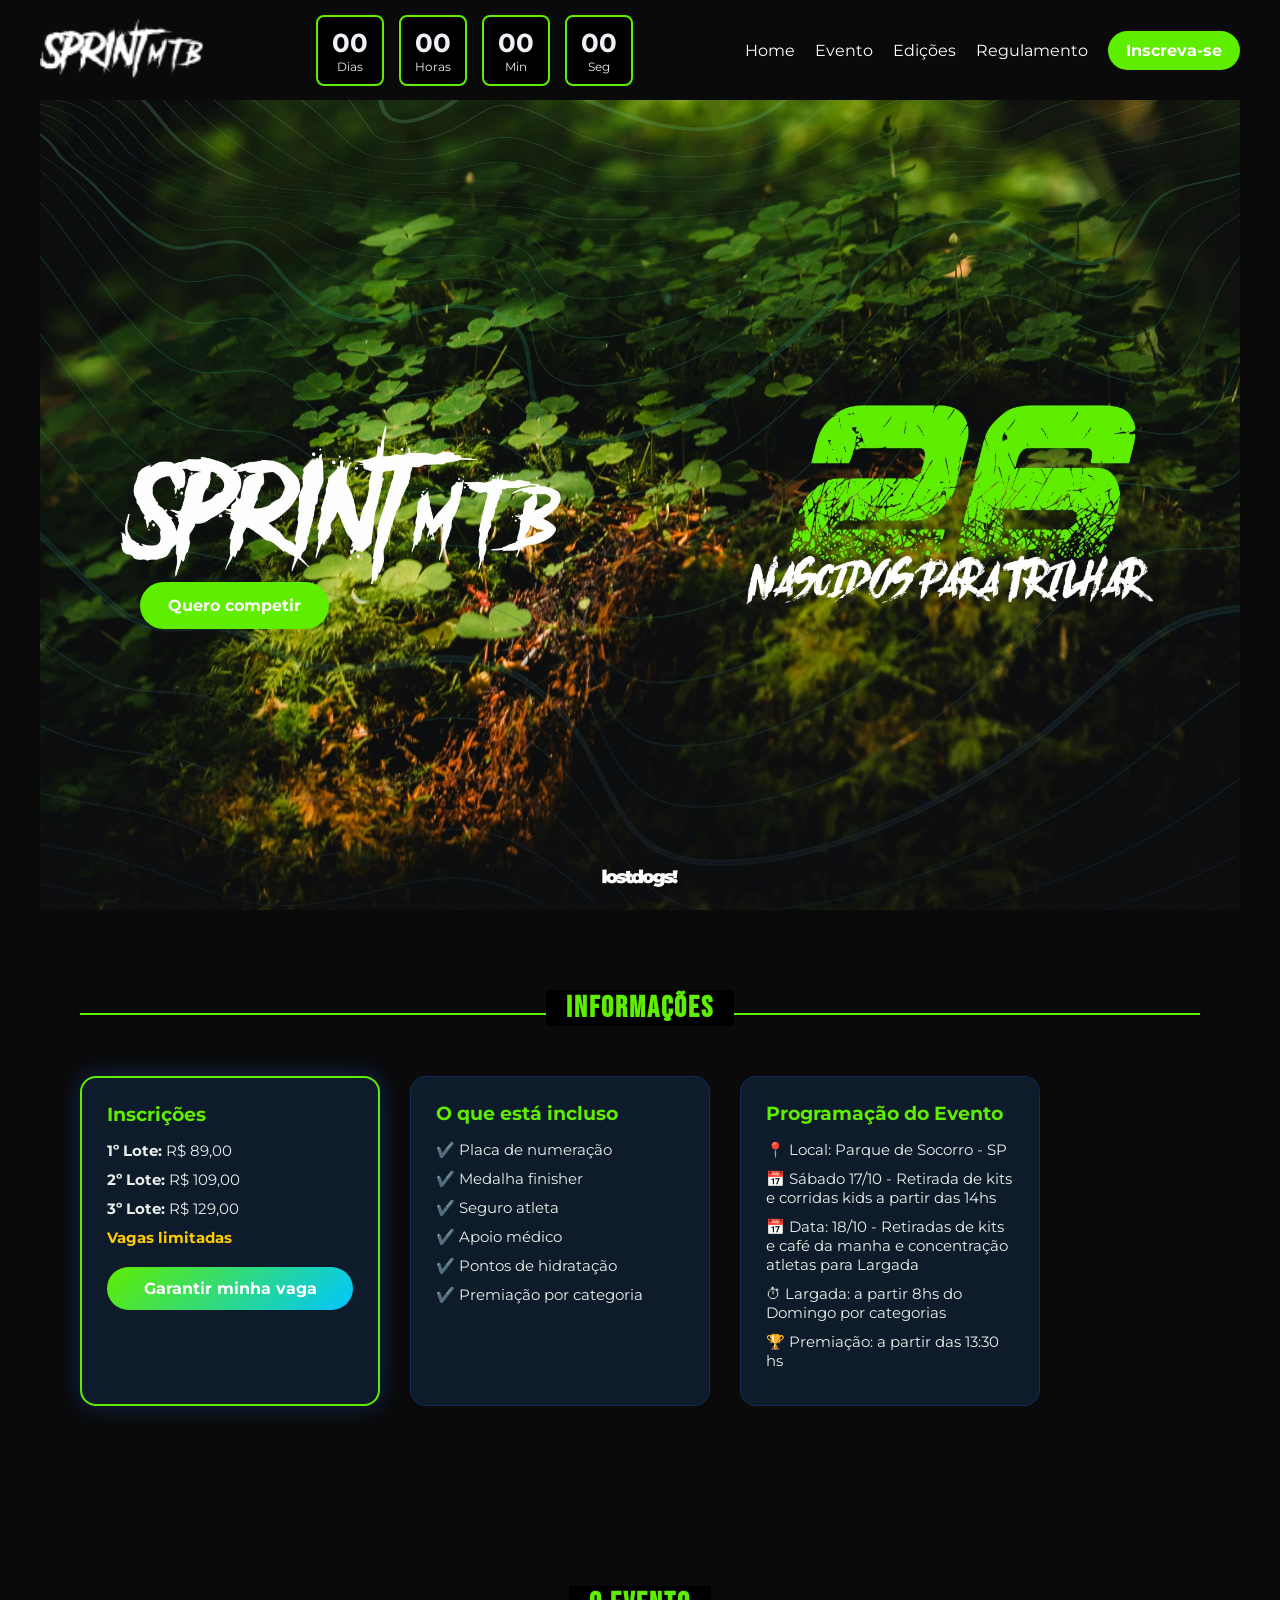
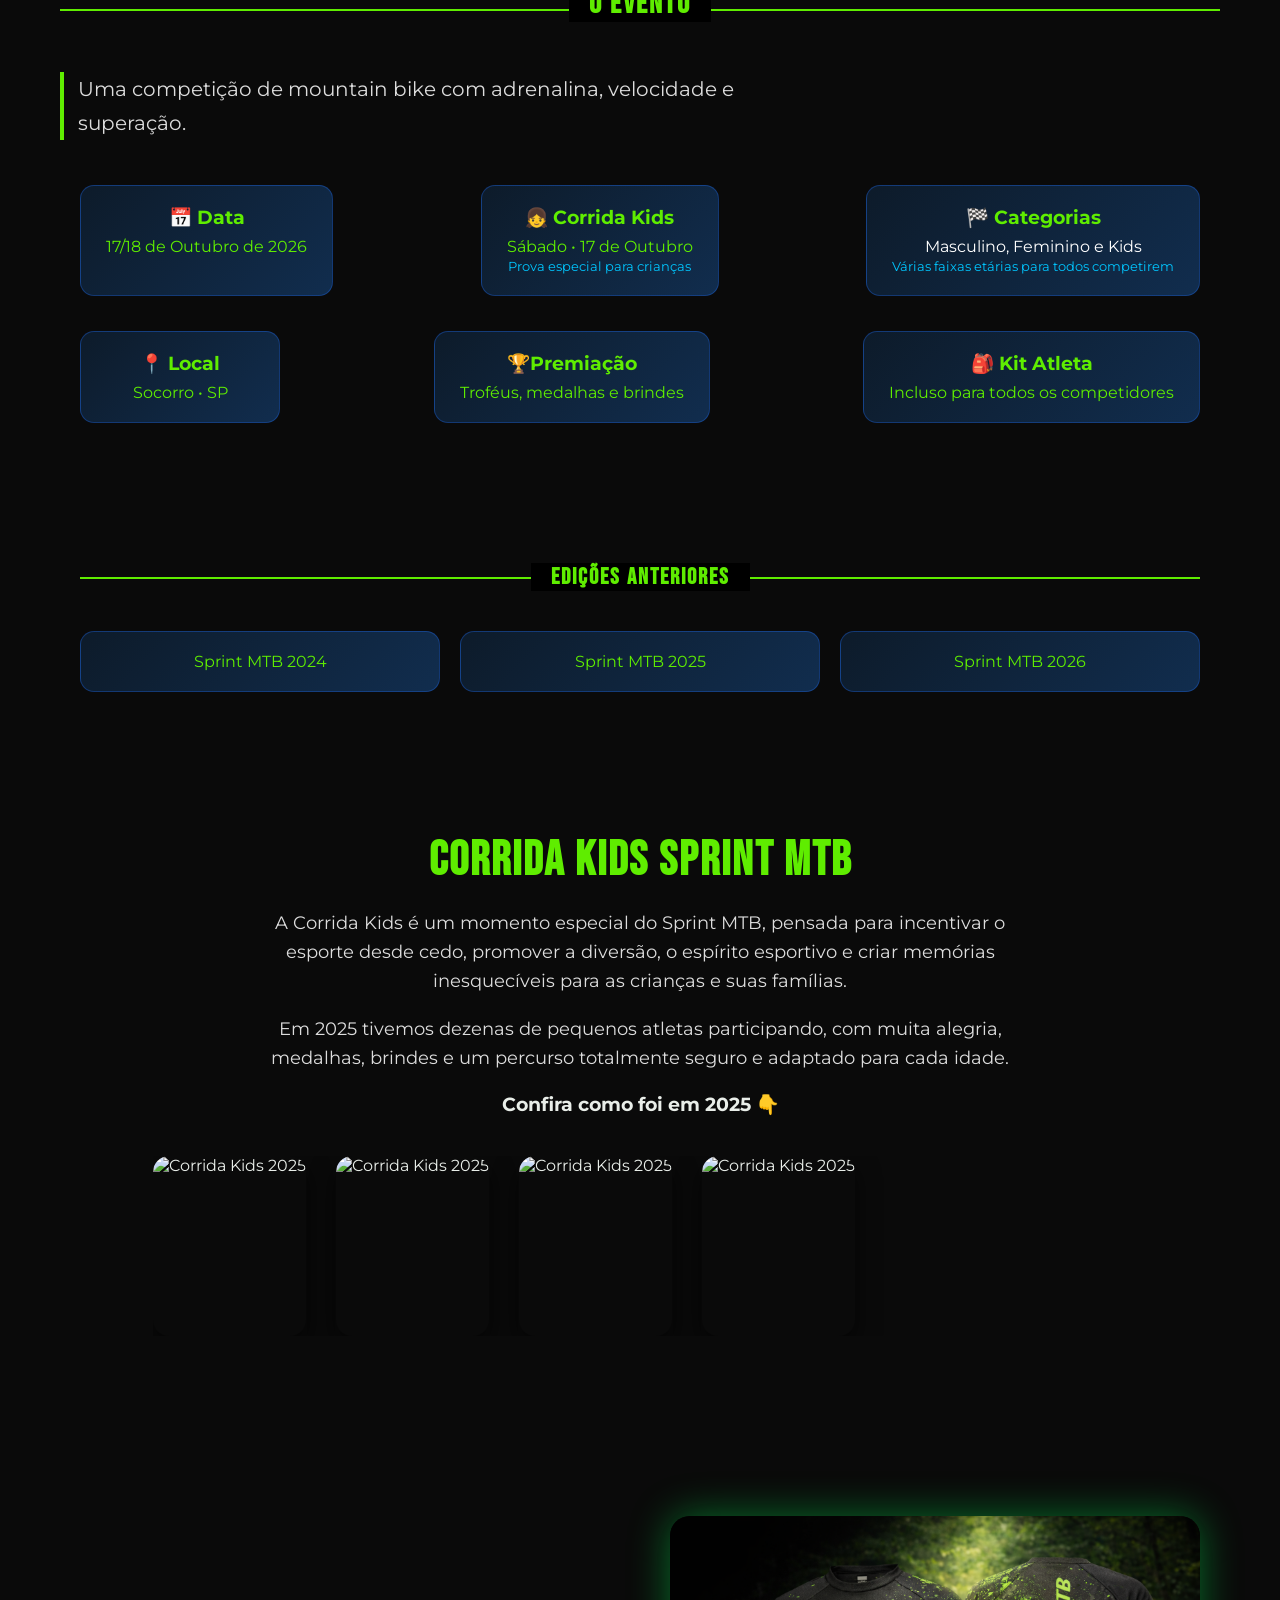
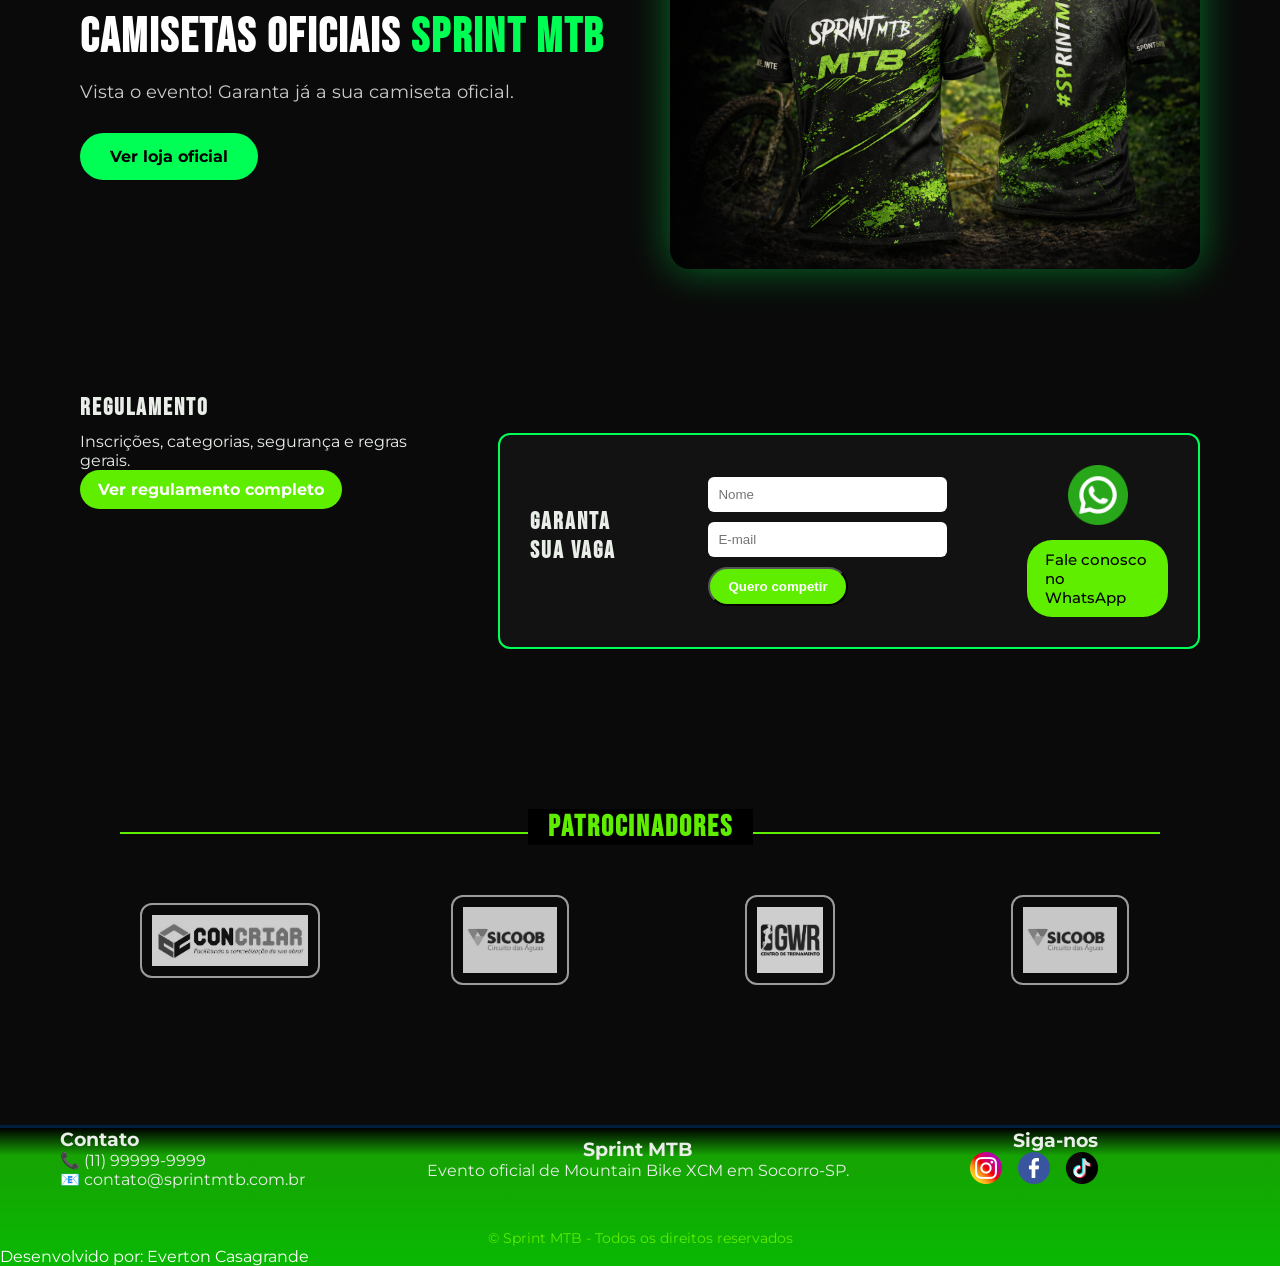
==== commit 58c93ae9: "atualizacao nova dia 10/02" ====
--- a/index.html
+++ b/index.html
@@ -64,7 +64,7 @@
   </div>
 </section>
 
-
+<!-- codigo errado 
 <div class="section-divider">
   <h2>INFORMAÇÕES</h2>
 </div>
@@ -72,9 +72,15 @@
 
 
 
-<!-- informações rapidas -->
+<!- informações rapidas --> 
+
 
   <section class="container">
+<div class="section-divider">
+  <h2>INFORMAÇÕES</h2>
+</div>
+
+
   <div class="regulamento-box">
 
   <div class="reg-card destaque">
@@ -168,9 +174,15 @@
     <h3>EDIÇÕES ANTERIORES</h3>
   </div>
   <div class="cards">
-    <div class="info-card">Sprint MTB 2024</div>
-    <div class="info-card">Sprint MTB 2025</div>
-    <div class="info-card">Sprint MTB 2026</div>
+    <a href="edicoes.html">
+      <div class="info-card">Sprint MTB 2024</div>
+    </a>
+    <a href="edicoes.html">
+      <div class="info-card">Sprint MTB 2025</div>
+    </a>
+    <a href="edicoes.html">
+      <div class="info-card">Sprint MTB 2026</div>
+    </a>
   </div>
 </section>
 
@@ -251,7 +263,10 @@
 <!-- patrocinadores -->
 
 <section id="patrocinadores">
-  <h2>Patrocinador Oficial Sprint MTB 2026</h2>
+  <div class="container">
+    <div class="section-divider">
+      <h2>Patrocinadores</h2>
+</div>
 
   <div class="carousel">
     <div class="carousel-track" id="carouselTrack">
@@ -260,7 +275,21 @@
       <div class="sponsor"><img src="img/patrocinio3.jpg"></div>
       <div class="sponsor"><img src="img/patrocinio4.jpeg"></div>
       <div class="sponsor"><img src="img/patrocinio5.jpeg"></div>
-    </div>
+    
+  
+
+<!-- copia -->
+
+      <div class="sponsor"><img src="img/patrocinio1.jpeg"></div>
+      <div class="sponsor"><img src="img/patrocinio2.jpeg"></div>
+      <div class="sponsor"><img src="img/patrocinio3.jpg"></div>
+      <div class="sponsor"><img src="img/patrocinio4.jpeg"></div>
+      <div class="sponsor"><img src="img/patrocinio5.jpeg"></div>
+    </div>
+  </div>
+
+
+  
   </div>
 </section>
 </main>
--- a/style.css
+++ b/style.css
@@ -184,7 +184,7 @@
 
 /* SEÇÕES */
 section {
-  padding: 100px 20px;
+  padding: 40px 20px;
   max-width: 1200px;
   margin: auto;
 }
@@ -356,8 +356,11 @@
 
 
 /* carrossel patrocinadores */
+
+
 #patrocinadores {
   text-align: center;
+ 
 }
 
 .carousel {
@@ -365,26 +368,43 @@
   overflow: hidden;
   position: relative;
 }
-
+/* faixa que se move */
 .carousel-track {
   display: flex;
   gap: 60px;
-  transition: transform 1s ease;
-}
-
+  align-items: center;
+  width: max-content;
+  animation: scroll 20s linear infinite;
+  flex-wrap: nowrap;
+
+}
+/* logos  */
 .sponsor {
+  flex: 0 0 auto;
   min-width: 220px;
   display: flex;
   align-items: center;
   justify-content: center;
-}
-
+  flex-shrink: 0;
+}
+
+/* imagem */
 .sponsor img {
   max-width: 180px;
   max-height: 90px;
   filter: grayscale(100%);
   opacity: 0.8;
   transition: 0.3s;
+border: 2px solid #00ff88;   /* verde do site */
+  border-radius: 12px;
+  padding: 10px;
+  animation: glow 2s infinite alternate;
+
+
+}
+
+.carousel-track:hover {
+  animation-play-state: paused;
 }
 
 .sponsor img:hover {
@@ -392,10 +412,25 @@
   opacity: 1;
   transform: scale(1.05);
 }
-.carousel-track {
-  display: flex !important;
-  flex-direction: row;
-  align-items: center;
+
+/* Animação do carrossel */
+@keyframes scroll {
+  from {
+    transform: translateX(0);
+  }
+  to {
+    transform: translateX(-50%);
+  }
+}
+
+/* Borda piscando neon */
+@keyframes glow {
+  from {
+    box-shadow: 0 0 5px #00ff88;
+  }
+  to {
+    box-shadow: 0 0 20px #00ff88, 0 0 40px #00ff88;
+  }
 }
 
 
@@ -404,94 +439,9 @@
 
 
 
-/* ===== CATEGORIAS PAGE ===== */
-
-.header-interno {
-  height: 40vh;
-  background: linear-gradient(180deg, #000, #0a0a0a);
-  display: flex;
-  align-items: center;
-  justify-content: center;
-}
-
-.header-interno h1 {
-  font-size: 48px;
-  color: #5fed00;
-}
-
-.categorias-page {
-  padding: 80px 8%;
-}
-
-.cat-title {
-  margin-top: 60px;
-  margin-bottom: 20px;
-  font-size: 32px;
-  color: #5fed00;
-  border-left: 6px solid #00ff88;
-  padding-left: 15px;
-}
-
-.tabela-categorias {
-  width: 100%;
-  border-collapse: collapse;
-  margin-bottom: 40px;
-  background: #0b0b0b;
-}
-
-.tabela-categorias th {
-  background: #5fed00;
-  color: #000;
-  padding: 14px;
-  text-align: center;
-}
-
-.tabela-categorias td {
-  padding: 14px;
-  text-align: center;
-  border-bottom: 1px solid #222;
-}
-
-.tabela-categorias tr:hover {
-  background: #111;
-  transition: 0.3s;
-}
-
-/* botão home pagina categorias */
-
-.btn-voltar {
-  position: fixed;
-  top: 20px;
-  left: 20px;
-  background: #5fed00;
-  color: #000;
-  padding: 12px 18px;
-  border-radius: 30px;
-  font-weight: bold;
-  text-decoration: none;
-  z-index: 99999;
-}
-
-
-/* pesquisa pag categorias */
-
-.search-box {
-  max-width: 400px;
-  margin: 60px auto;
-  padding: 10px;
-  position: relative;
-  z-index: 20;
-}
-
-#searchInput {
-  width: 100%;
-  padding: 14px 20px;
-  border-radius: 30px;
-  border: none;
-  font-size: 16px;
-  background: #ffffff;
-  color: #000000;
-}
+/* ===== CATEGORIAS PAGE ===== 
+
+
 
 
 /* ===== CORRIDA KIDS ===== */
@@ -856,3 +806,21 @@
   border-radius: 20px;
   box-shadow: 0 0 40px rgba(0,255,85,0.4);
 }
+
+
+/* teste alinhamento quando precisar 
+section { outline: 2px solid red; }
+footer { outline: 2px solid blue; }
+* {
+  outline: 1px solid red;
+} 
+*/
+
+/* teste carrosel 
+.sponsor {
+  outline: 2px solid red;
+}
+.carousel-track {
+  outline: 2px solid blue;
+}
+*/
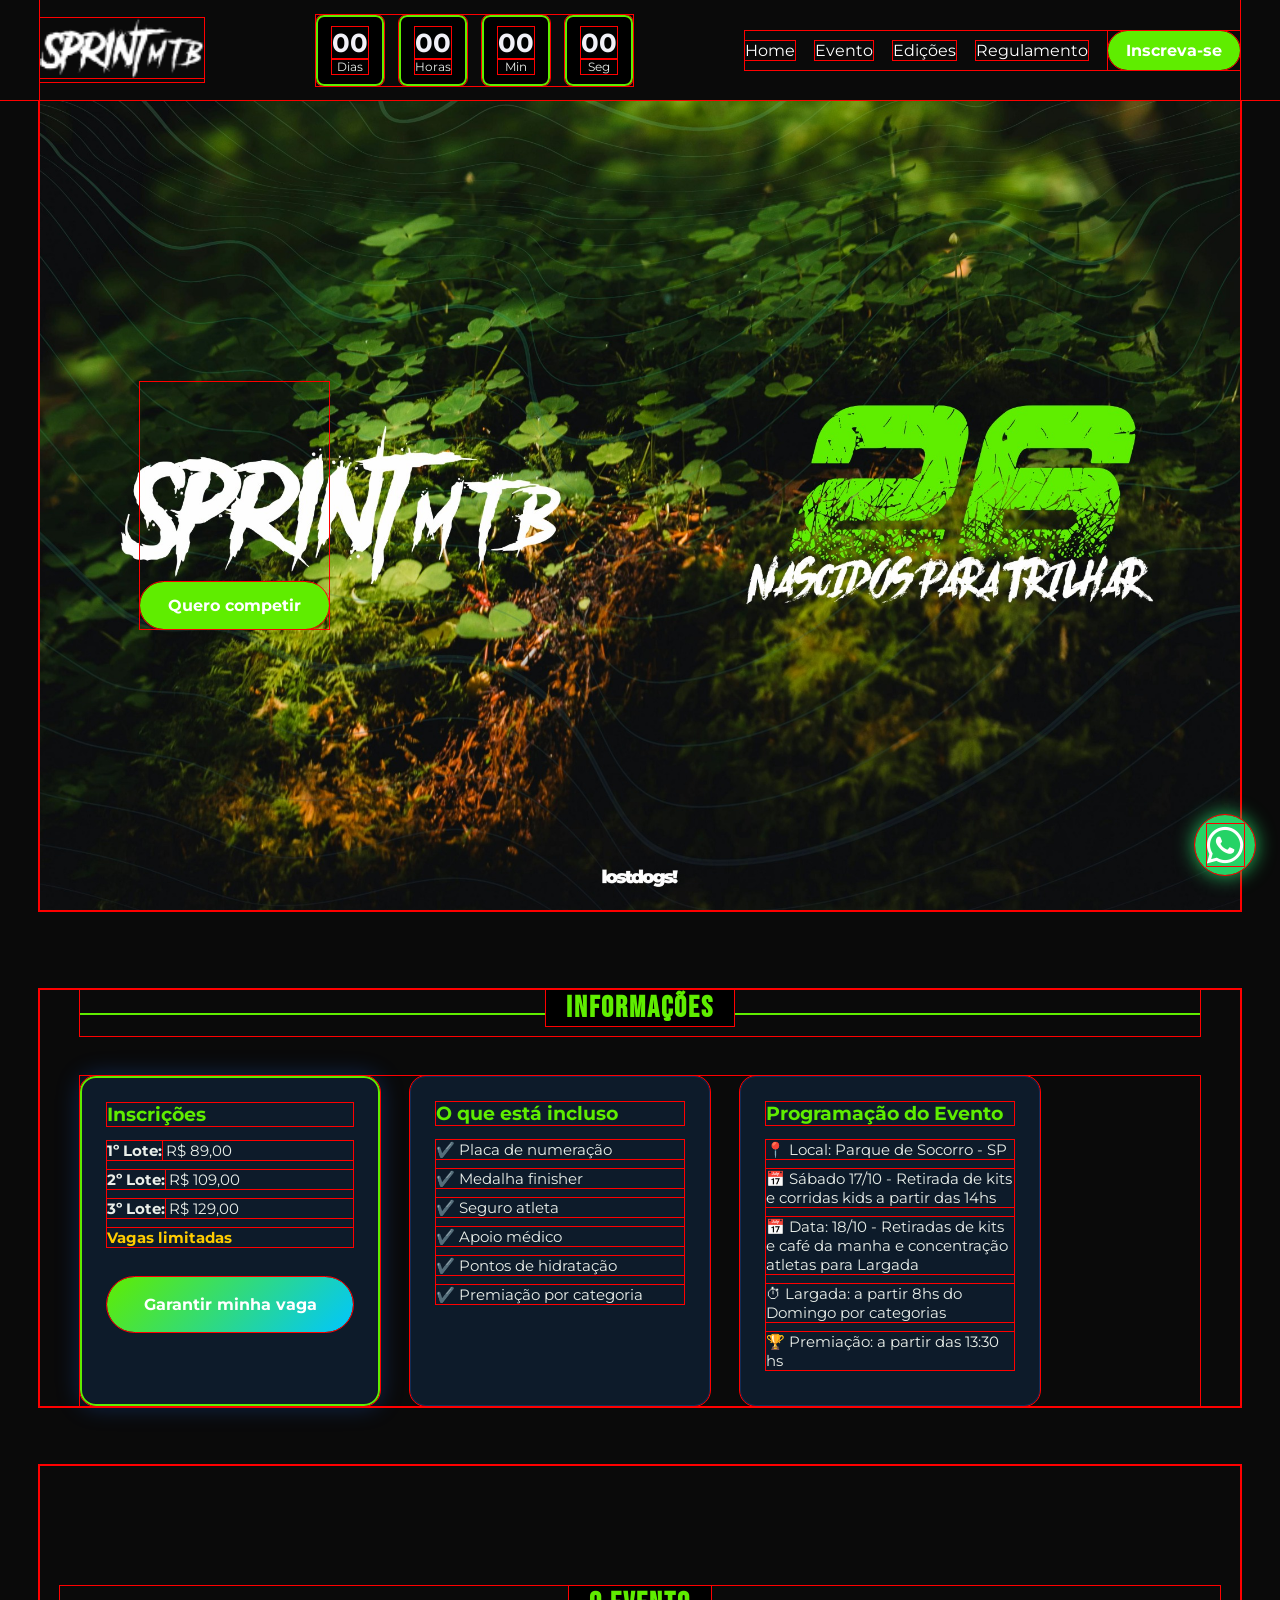
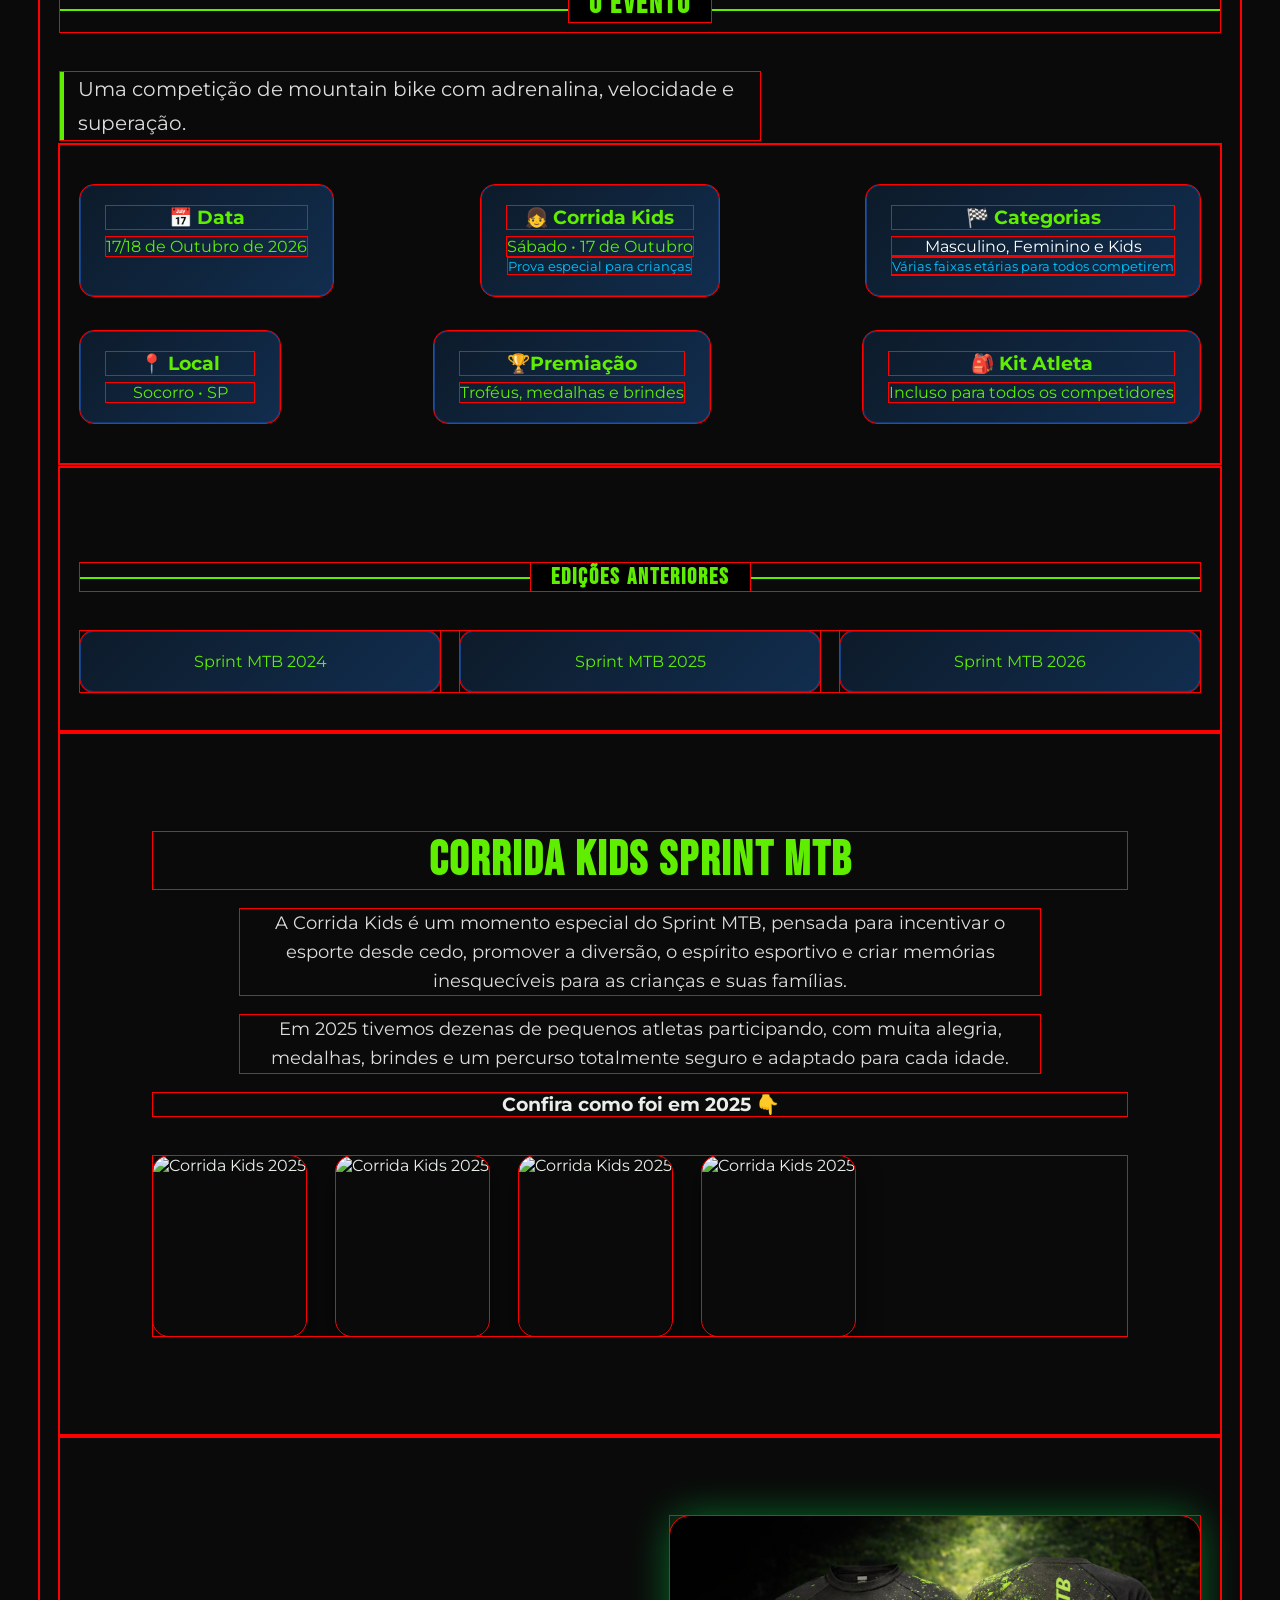
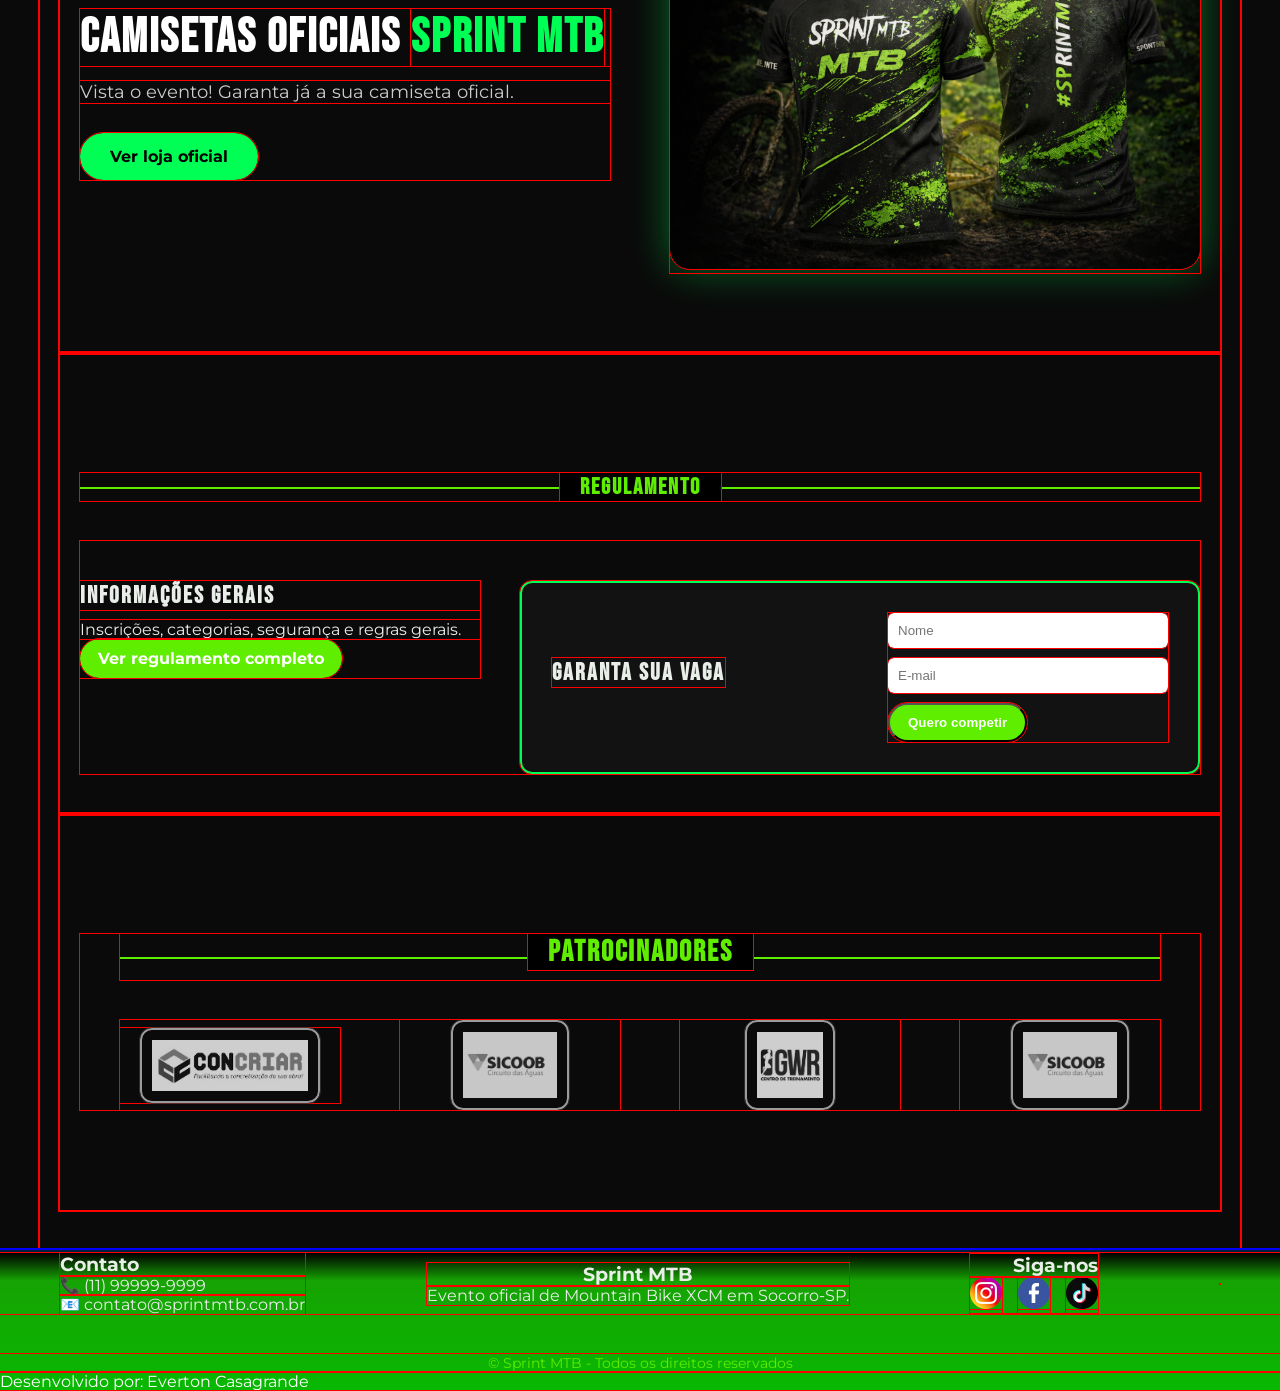
==== commit 549f3cdf: "atualização 11/02" ====
--- a/index.html
+++ b/index.html
@@ -3,6 +3,8 @@
 <head>
 <meta charset="UTF-8">
 <title>Sprint MTB</title>
+<link rel="stylesheet" href="https://cdnjs.cloudflare.com/ajax/libs/font-awesome/6.5.0/css/all.min.css">
+
 <meta name="viewport" content="width=device-width, initial-scale=1.0">
 
 <link href="https://fonts.googleapis.com/css2?family=Montserrat:wght@400;600;800&display=swap" rel="stylesheet">
@@ -228,12 +230,15 @@
 
 <!--  Regulameto  -->
 
-<section class="inscricao-section">
+<section class="inscricao-section" id="regulamento">
+  <div class="section-divider">
+    <h3>REGULAMENTO</h3>
+  </div>
   <div class="container-inscricao">
 
     <!-- lado esquerdo -->
     <div class="regulamento-info">
-  <h2>Regulamento</h2>
+  <h2>Informações Gerais</h2>
   <p>Inscrições, categorias, segurança e regras gerais.</p>
   <a href="docs/REGULAMENTO GERAL SPRINT MTB OFICIAL 2024.pdf" target="_blank" class="btn">Ver regulamento completo</a>
 </div>
@@ -242,13 +247,13 @@
 <div class="inscricao-container">
   <h2>Garanta sua vaga</h2>
 
- <form class="form">
-      <input type="text" placeholder="Nome" required>
-      <input type="email" placeholder="E-mail" required>
-      <button class="btn">Quero competir</button>
+ <form class="form" onsubmit="enviarWhats(event)">
+      <input type="text" id="nome" placeholder="Nome" required>
+      <input type="email" id="email" placeholder="E-mail" required>
+      <button type="submit" class="btn">Quero competir</button>
     </form>
 
-    <div class="whatsapp-box">
+    <!-- <div class="whatsapp-box"> 
       <img src="img/whatsappverde.png" alt="WhatsApp">
       <a href="https://wa.me/5511999999999" 
         target="_blank" 
@@ -256,8 +261,9 @@
         Fale conosco no WhatsApp
       </a>
     </div>
-</div>
-  </div>
+  -->
+</div>
+  
 </section>
 
 <!-- patrocinadores -->
@@ -328,6 +334,13 @@
   <p>Desenvolvido por: Everton Casagrande</p>
 </footer>
 
+<!-- zap fixo -->
+<a href="https://wa.me/5599999999999?text=Olá!%20Quero%20me%20inscrever%20no%20Sprint%20MTB%202026!"
+   class="whatsapp-fixo"
+   target="_blank">
+  <i class="fab fa-whatsapp"></i>
+</a>
+
 
 </body>
 </html>
--- a/style.css
+++ b/style.css
@@ -550,11 +550,11 @@
 
 .btn-inscricao {
   display: block;
-  margin-top: 20px;
+  margin-top: 30px;
   text-align: center;
   background: linear-gradient(135deg, #5fed00, #00c6ff);
   color: #fff;
-  padding: 12px;
+  padding: 18px;
   border-radius: 30px;
   font-weight: bold;
   transition: 0.3s;
@@ -574,6 +574,8 @@
 
 .regulamento-info {
   flex: 1;
+  max-width: 400px;
+  margin-top: 40px;
   
 }
 
@@ -808,13 +810,13 @@
 }
 
 
-/* teste alinhamento quando precisar 
+/* teste alinhamento quando precisar  */
 section { outline: 2px solid red; }
 footer { outline: 2px solid blue; }
 * {
   outline: 1px solid red;
 } 
-*/
+
 
 /* teste carrosel 
 .sponsor {
@@ -823,4 +825,29 @@
 .carousel-track {
   outline: 2px solid blue;
 }
-*/+*/
+
+
+.whatsapp-fixo {
+  position: fixed;
+  bottom: 25px;
+  right: 25px;
+  width: 60px;
+  height: 60px;
+  background: #25D366;
+  border-radius: 50%;
+  display: flex;
+  align-items: center;
+  justify-content: center;
+  color: #fff;
+  font-size: 42px;
+  z-index: 9999;
+  box-shadow: 0 0 20px #25D366;
+  transition: .3s;
+}
+
+.whatsapp-fixo:hover {
+  transform: scale(1.1);
+}
+
+
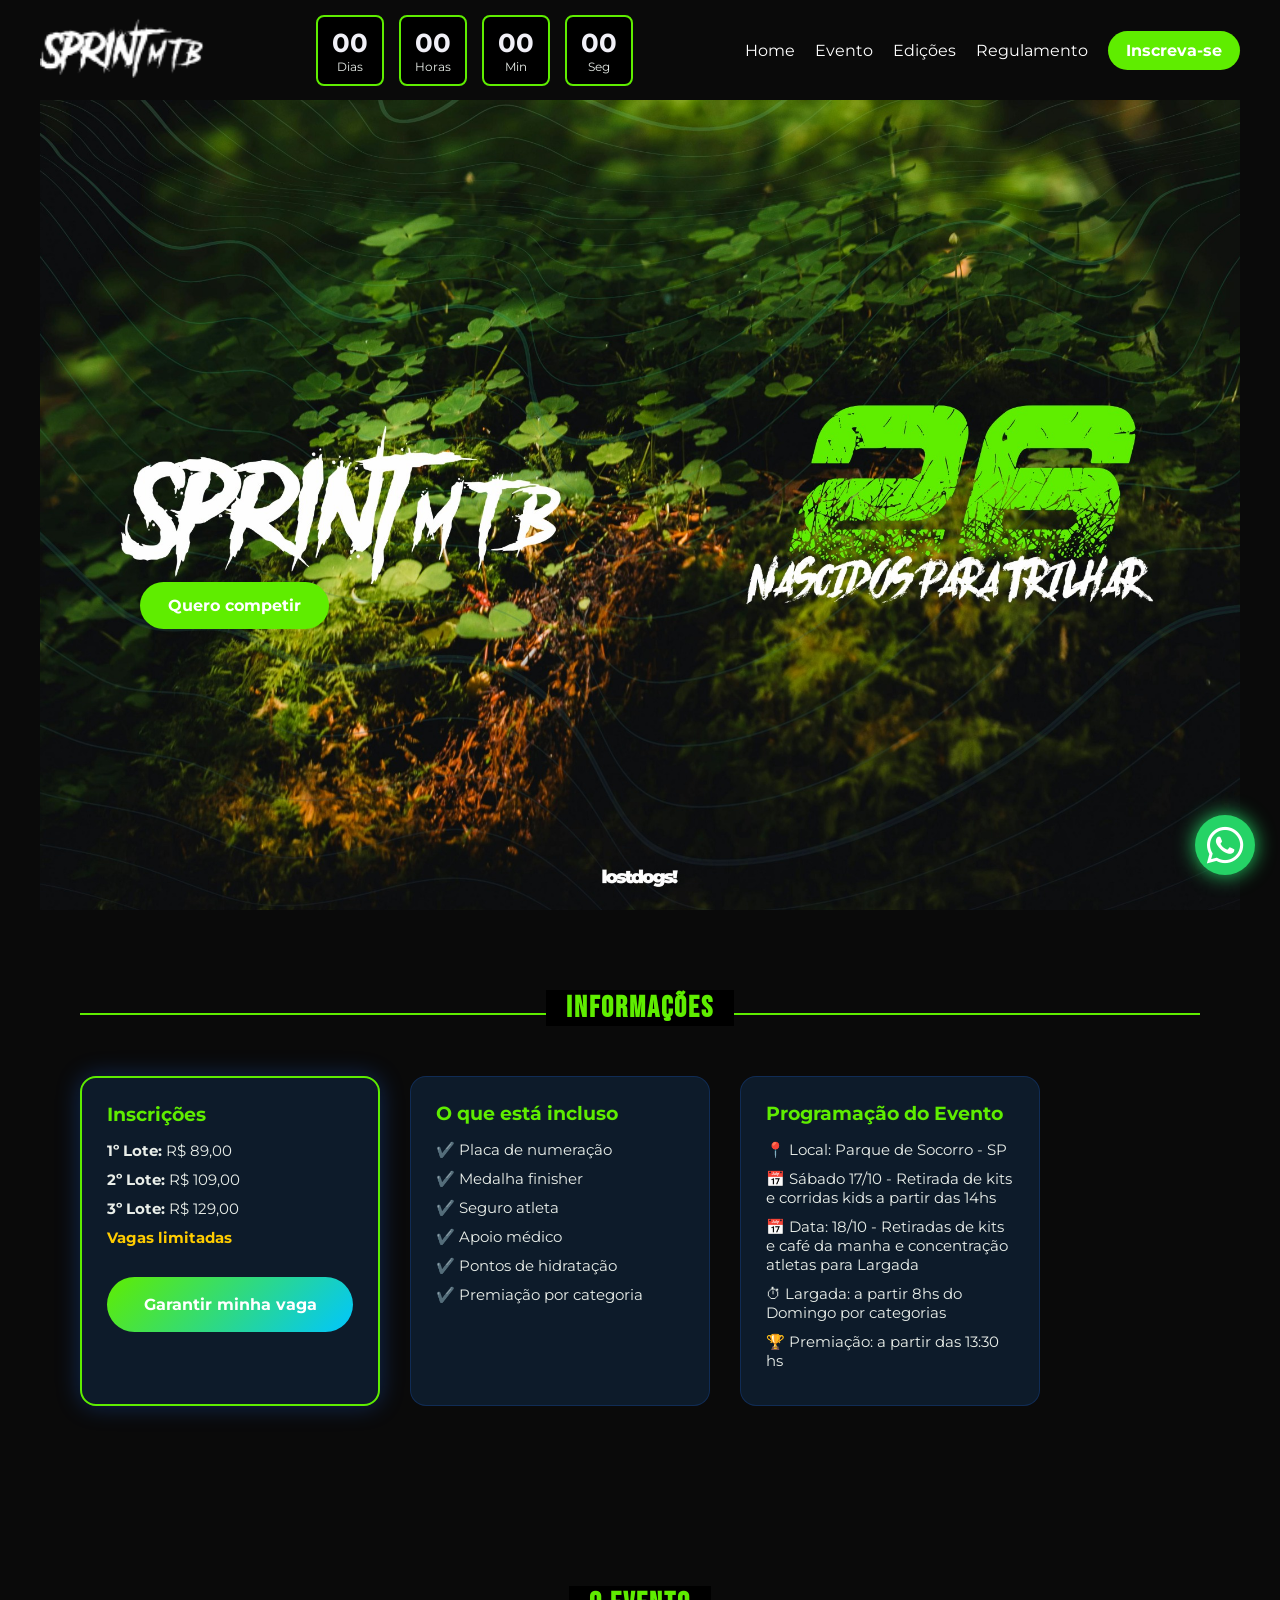
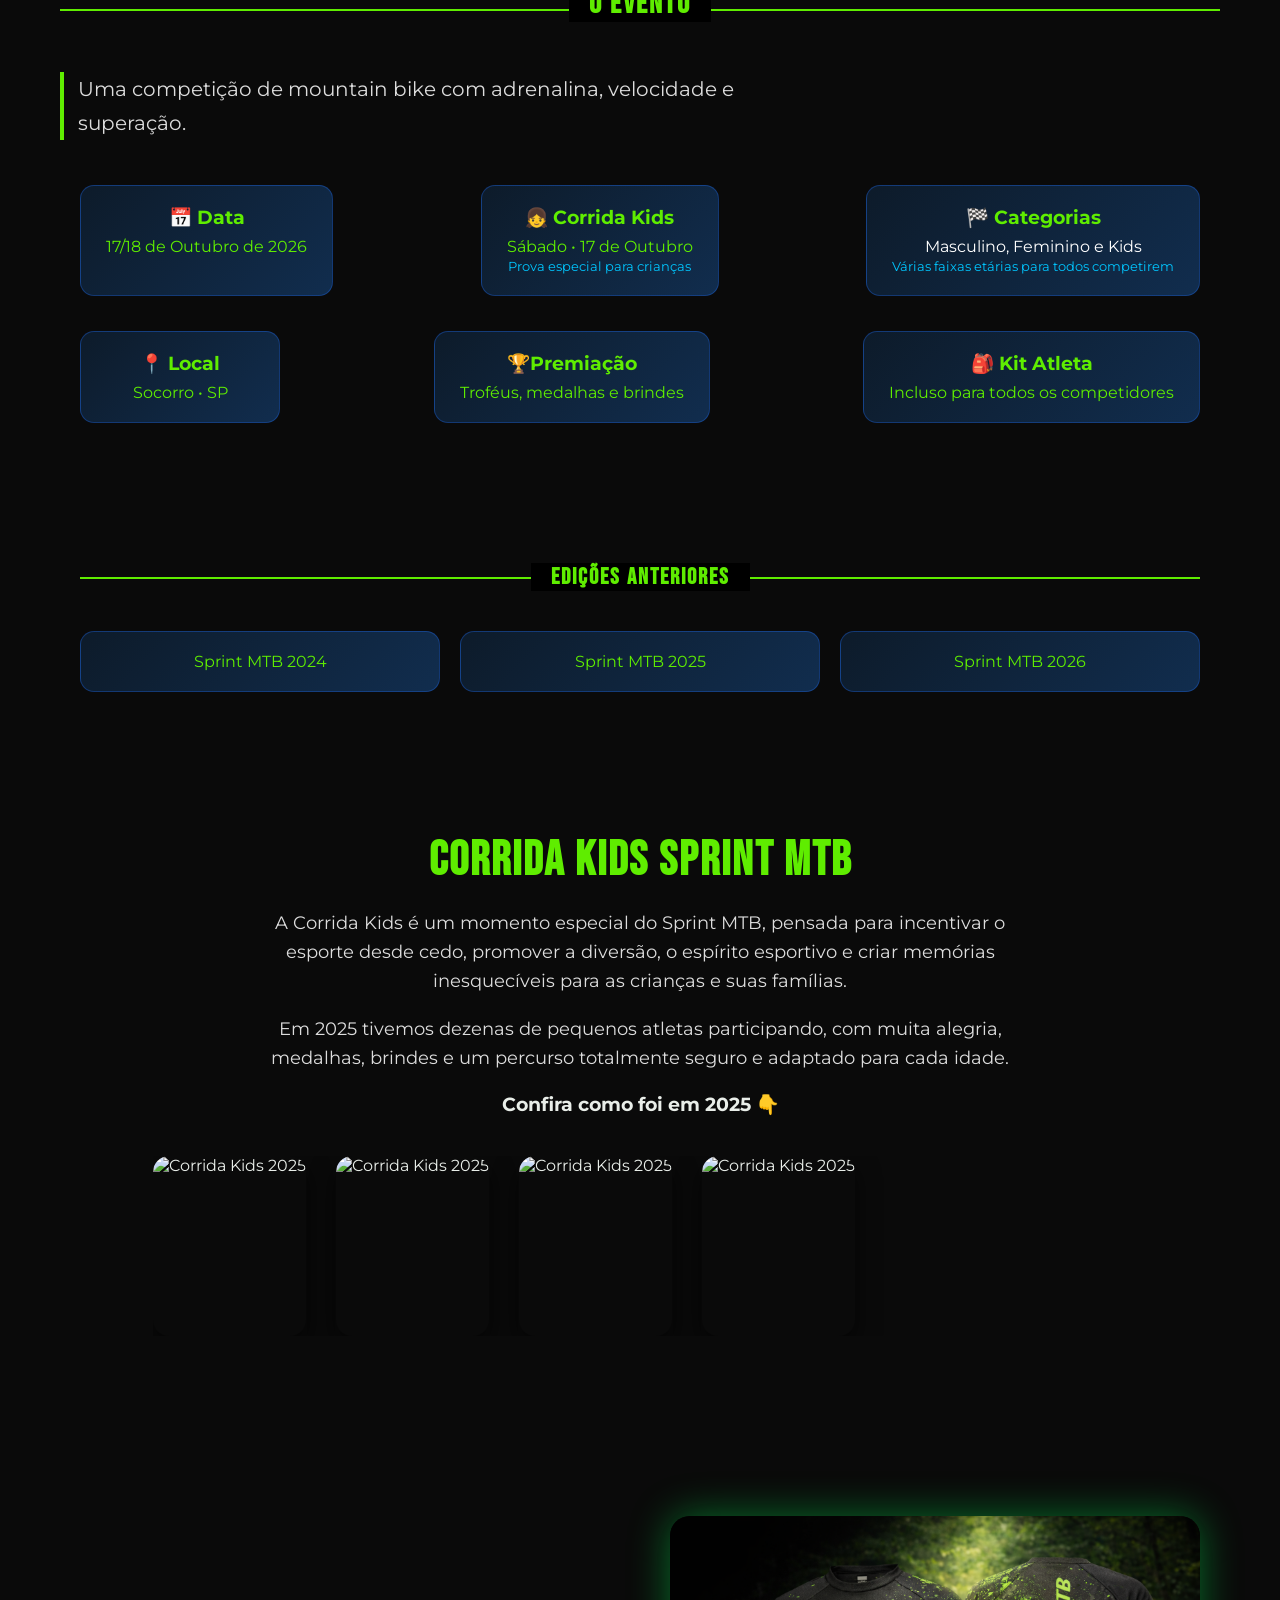
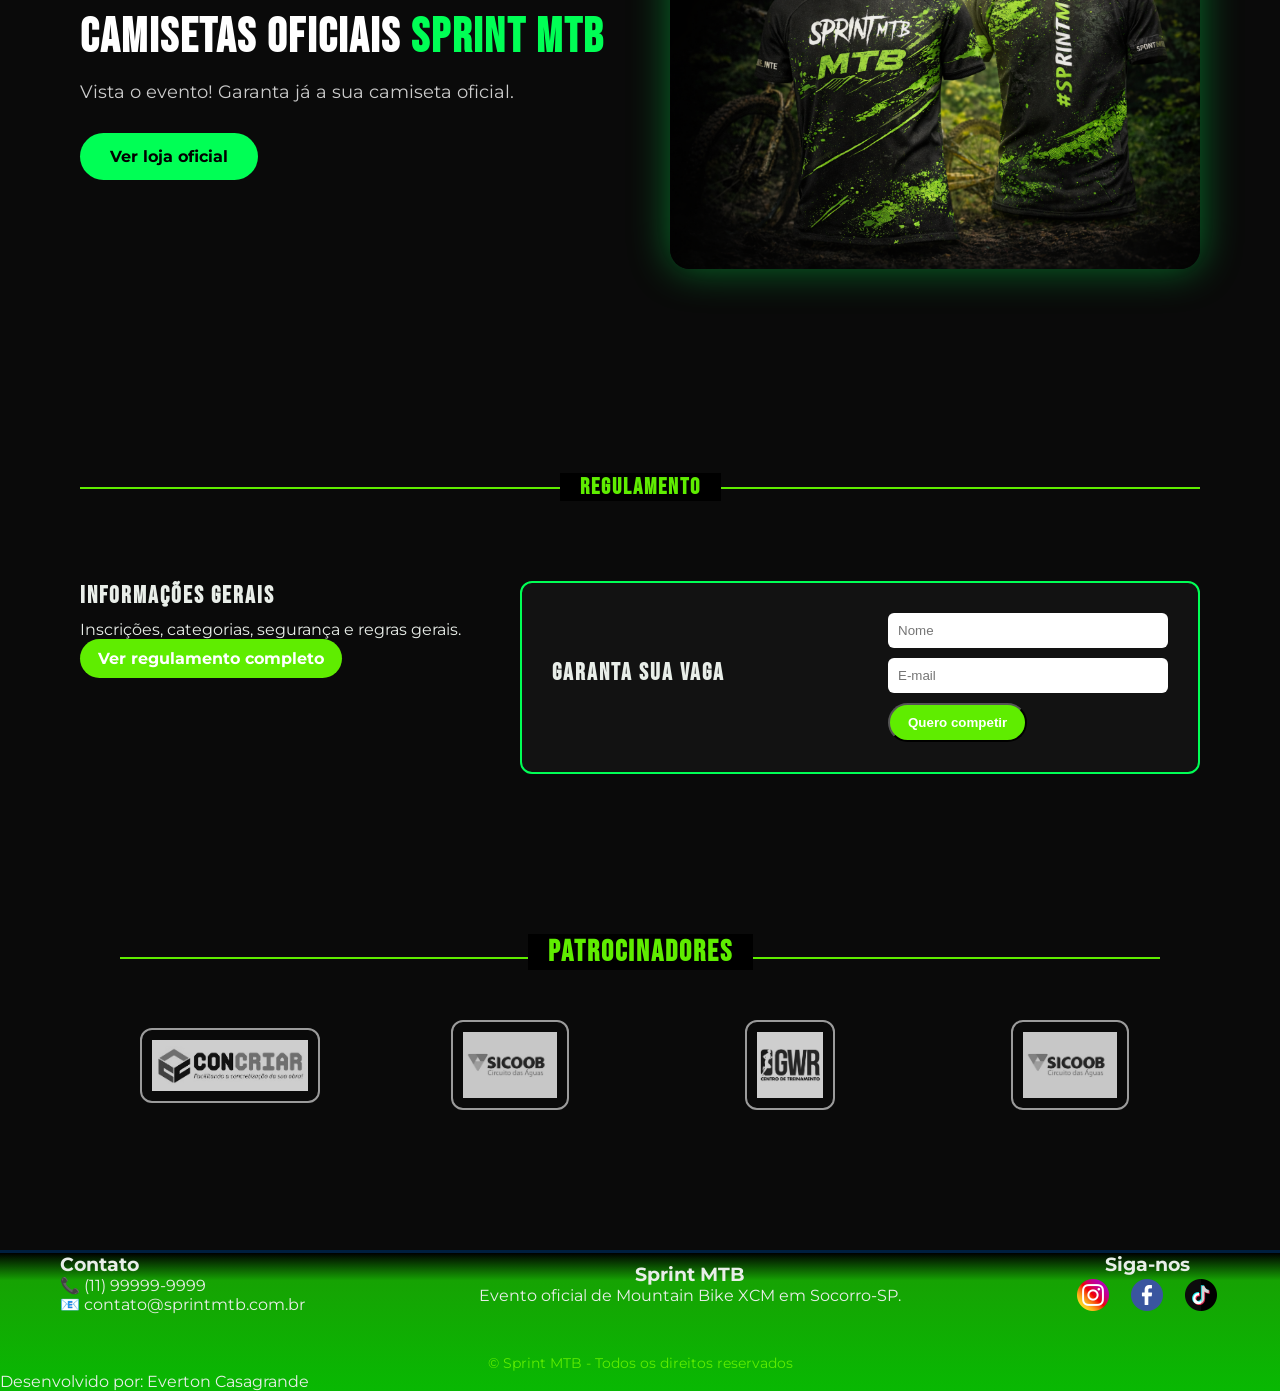
==== commit cc58ffed: "Atualização nova de responsividade" ====
--- a/index.html
+++ b/index.html
@@ -17,32 +17,18 @@
 
 <script src="js/script.js" defer></script>
 
-
-
-<!-- script contagem do evento sprint mtb -->
- <script>
-const eventDate = new Date("2026-10-18T08:00:00").getTime();
-
-setInterval(() => {
-  const now = new Date().getTime();
-  const distance = eventDate - now;
-
-  if (distance < 0) return;
-
-  document.getElementById("days").innerText = Math.floor(distance / (1000 * 60 * 60 * 24));
-  document.getElementById("hours").innerText = Math.floor((distance % (1000 * 60 * 60 * 24)) / (1000 * 60 * 60));
-  document.getElementById("minutes").innerText = Math.floor((distance % (1000 * 60 * 60)) / (1000 * 60));
-  document.getElementById("seconds").innerText = Math.floor((distance % (1000 * 60)) / 1000);
-}, 1000);
-</script>
-
 <body>
-<main>
+<main id="home">
 <header>
   <div class="nav">
     <a href="#" class="logo">
       <img src="img/logo sprint.png" alt="Sprint MTB">
     </a>
+    <button class="menu-toggle" type="button" aria-label="Abrir menu" aria-expanded="false">
+      <span></span>
+      <span></span>
+      <span></span>
+    </button>
 
     <div class="countdown">
   <div><span id="days">00</span><small>Dias</small></div>
@@ -326,6 +312,7 @@
     </a>
     <a href="https://www.tiktok.com/@sprintmtb" target="_blank">
       <img src="img/tik-tok.png">
+    </a>
   </div>
 </div>
   </div>
--- a/style.css
+++ b/style.css
@@ -75,6 +75,25 @@
 .nav ul li a {
   color: #fff;
   text-decoration: none;
+}
+
+.menu-toggle {
+  display: none;
+  width: 42px;
+  height: 42px;
+  border: 1px solid #5fed00;
+  border-radius: 10px;
+  background: #0a0a0a;
+  cursor: pointer;
+}
+
+.menu-toggle span {
+  display: block;
+  width: 20px;
+  height: 2px;
+  margin: 4px auto;
+  background: #5fed00;
+  transition: 0.25s ease;
 }
 
 
@@ -810,24 +829,6 @@
 }
 
 
-/* teste alinhamento quando precisar  */
-section { outline: 2px solid red; }
-footer { outline: 2px solid blue; }
-* {
-  outline: 1px solid red;
-} 
-
-
-/* teste carrosel 
-.sponsor {
-  outline: 2px solid red;
-}
-.carousel-track {
-  outline: 2px solid blue;
-}
-*/
-
-
 .whatsapp-fixo {
   position: fixed;
   bottom: 25px;
@@ -851,3 +852,162 @@
 }
 
 
+/* =========================
+   RESPONSIVIDADE
+   ========================= */
+
+/* Tablets e telas médias */
+@media (max-width: 992px) {
+  .nav {
+    padding: 0 20px;
+  }
+
+  .banner {
+    padding-left: 40px;
+  }
+
+  .loja {
+    gap: 30px;
+    padding: 60px 20px;
+  }
+
+  .container-inscricao,
+  .regulamento-box {
+    gap: 24px;
+  }
+
+  .regulamento-box {
+    flex-wrap: wrap;
+  }
+
+  .reg-card {
+    width: calc(50% - 12px);
+  }
+
+  .reg-card:last-child {
+    width: 100%;
+  }
+}
+
+/* Celulares */
+@media (max-width: 768px) {
+  header {
+    position: static;
+    height: auto;
+  }
+
+  body {
+    padding-top: 0;
+  }
+
+  .nav {
+    display: grid;
+    grid-template-columns: 1fr auto;
+    align-items: center;
+    gap: 10px;
+    padding: 10px 16px 16px;
+  }
+
+  .logo img {
+    height: 48px;
+  }
+
+  .menu-toggle {
+    display: inline-block;
+  }
+
+  .menu-toggle.active span:nth-child(1) {
+    transform: translateY(6px) rotate(45deg);
+  }
+
+  .menu-toggle.active span:nth-child(2) {
+    opacity: 0;
+  }
+
+  .menu-toggle.active span:nth-child(3) {
+    transform: translateY(-6px) rotate(-45deg);
+  }
+
+  .countdown {
+    grid-column: 1 / -1;
+    margin: 10px 0 0;
+  }
+
+  .countdown span {
+    font-size: 18px;
+  }
+
+  .nav ul {
+    grid-column: 1 / -1;
+    width: 100%;
+    display: none;
+    flex-direction: column;
+    align-items: flex-start;
+    gap: 12px;
+    font-size: 14px;
+    margin-top: 8px;
+    padding: 14px 12px;
+    border: 1px solid #1f6fff55;
+    border-radius: 10px;
+    background: rgba(0, 0, 0, 0.85);
+  }
+
+  .nav ul.menu-open {
+    display: flex;
+  }
+
+  .banner {
+    height: 55vh;
+    padding: 40px 16px;
+    background-position: top center;
+    background-size: cover;
+  }
+
+  .banner-content {
+    max-width: 100%;
+  }
+
+  .banner-content h1 {
+    font-size: 38px;
+  }
+
+  .banner-content p {
+    font-size: 16px;
+  }
+
+  .btn-hero {
+    margin-top: 60px;
+    padding: 12px 22px;
+  }
+
+  section {
+    padding: 40px 16px;
+  }
+
+  .info-rapida {
+    justify-content: center;
+  }
+
+  .regulamento-box,
+  .container-inscricao,
+  .loja {
+    flex-direction: column;
+    align-items: stretch;
+  }
+
+  .reg-card,
+  .inscricao-container,
+  .regulamento-info {
+    width: 100%;
+    max-width: 100%;
+  }
+
+  .kids-section {
+    padding: 60px 16px;
+  }
+
+  .kids-track img {
+    height: 140px;
+  }
+}
+
--- a/footer.css
+++ b/footer.css
@@ -34,6 +34,9 @@
 
 .footer-right {
   text-align: right;
+  display: flex;
+  flex-direction: column;
+  align-items: center;
 }
 
 .footer h3 {
@@ -51,10 +54,23 @@
 .social-icons {
   display: flex;
   gap: 16px;
+  align-items: center;
+  justify-content: center;
+}
+
+.social-icons a {
+  width: 38px;
+  height: 38px;
+  display: inline-flex;
+  align-items: center;
+  justify-content: center;
 }
 
 .social-icons img {
   width: 32px;
+  height: 32px;
+  object-fit: contain;
+  display: block;
   transition: 0.3s;
 }
 
@@ -72,4 +88,23 @@
 
 main {
   flex: 1;
-}+}
+
+@media (max-width: 768px) {
+  .footer-container {
+    flex-direction: column;
+    align-items: flex-start;
+    gap: 20px;
+    padding: 20px 16px 40px;
+  }
+
+  .footer-left,
+  .footer-center {
+    text-align: left;
+  }
+
+  .footer-right {
+    text-align: center;
+    align-items: center;
+  }
+}
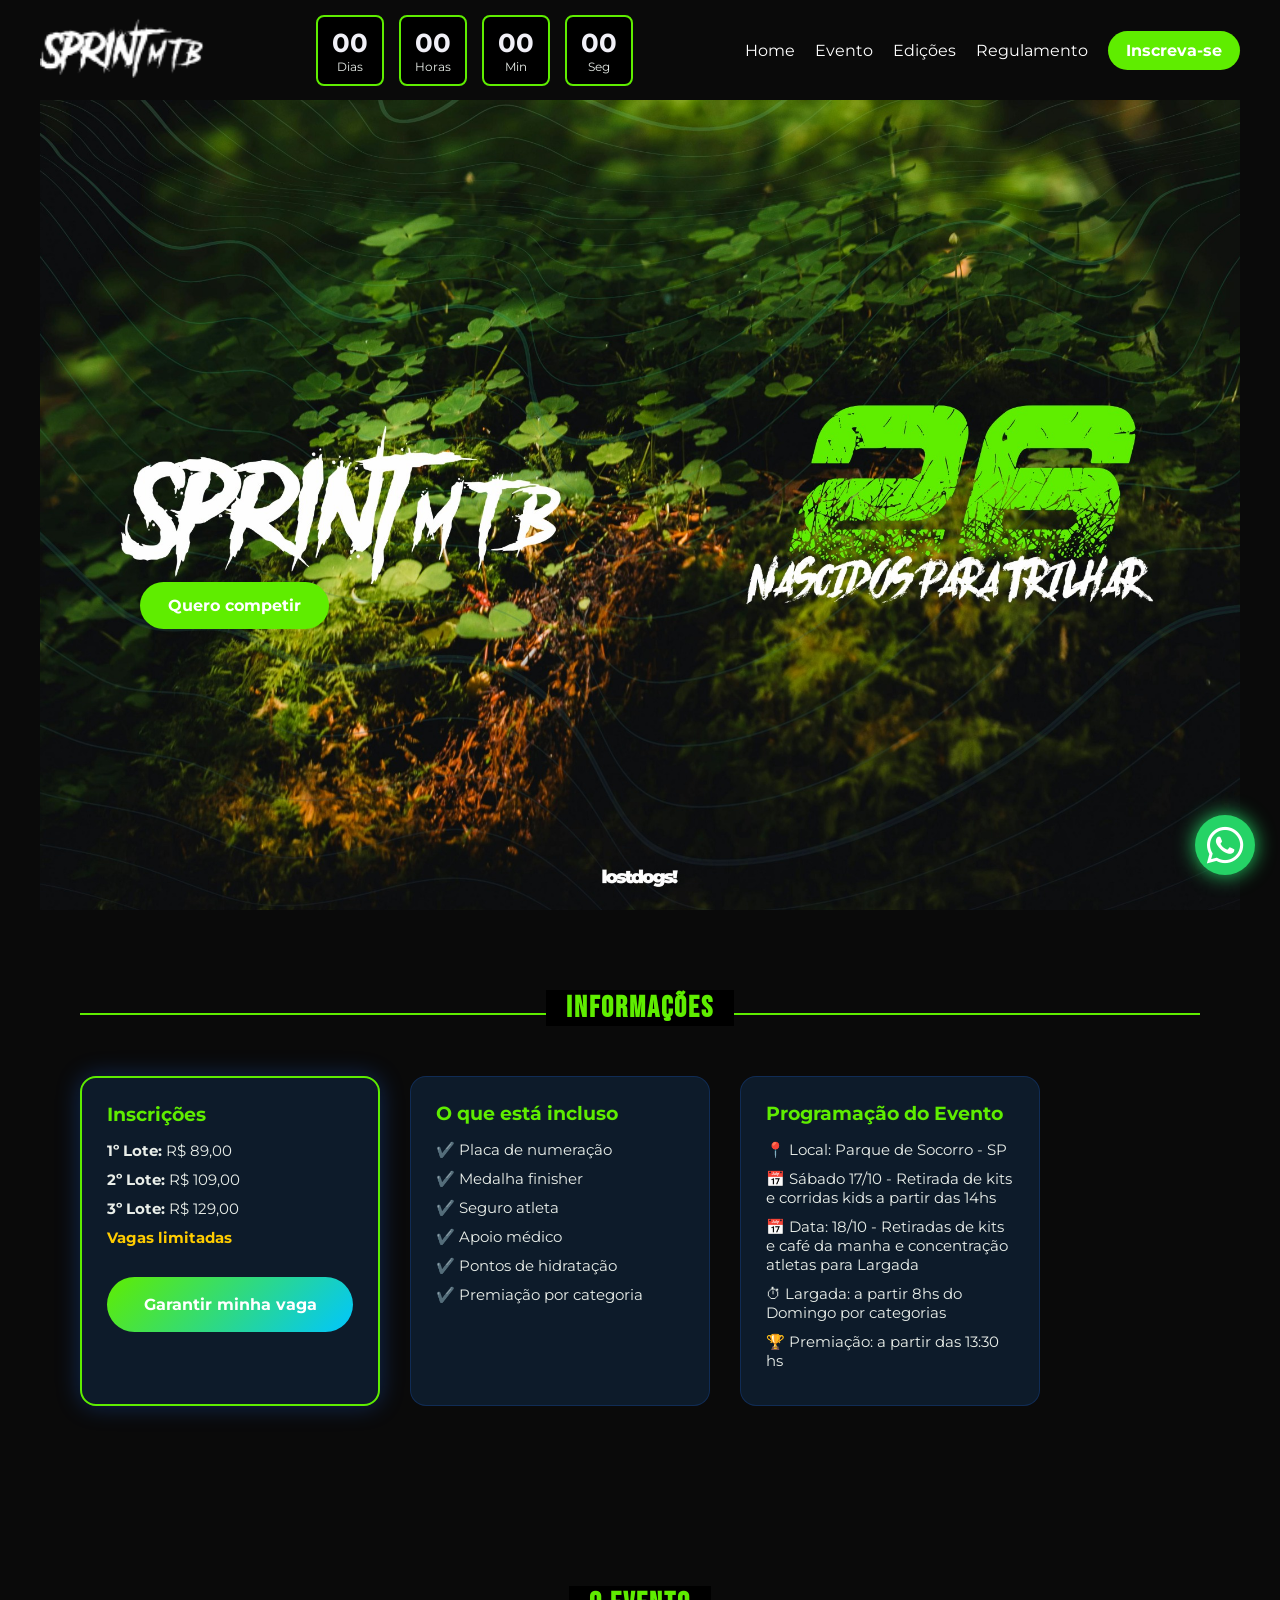
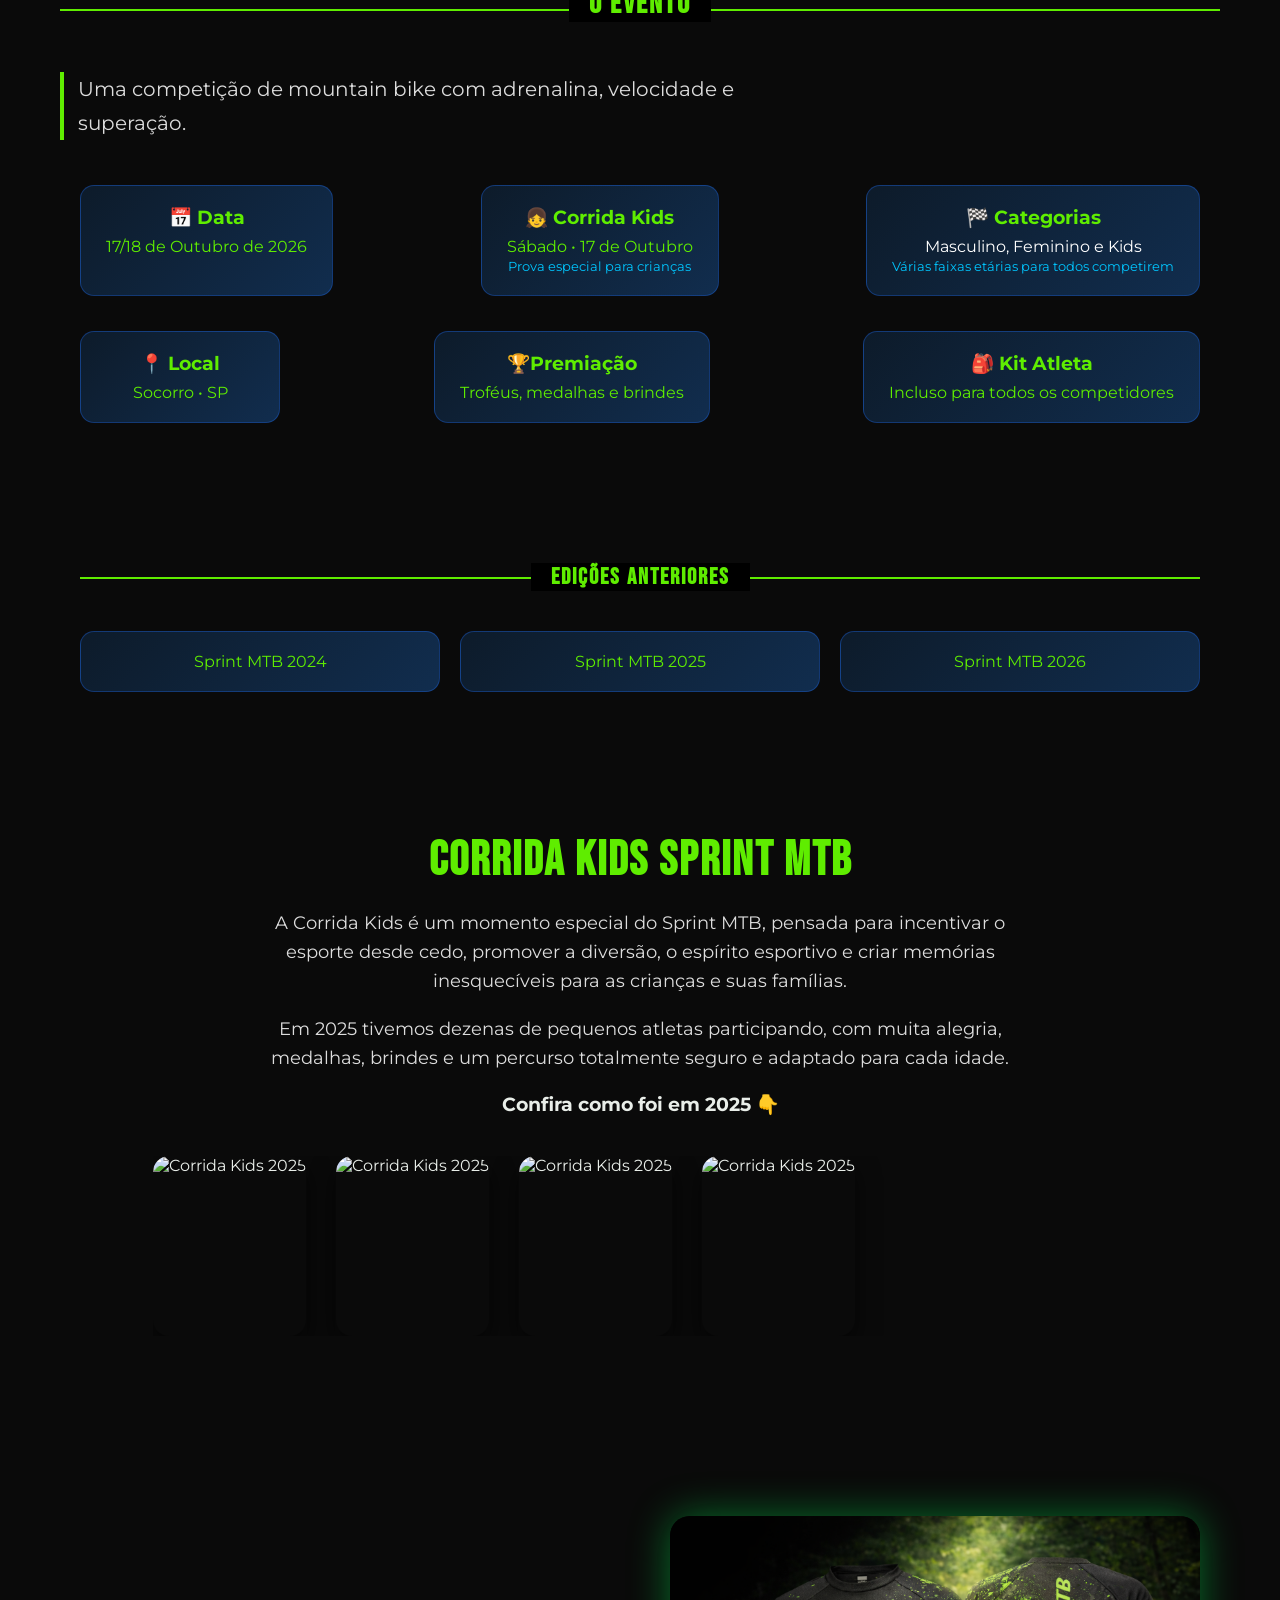
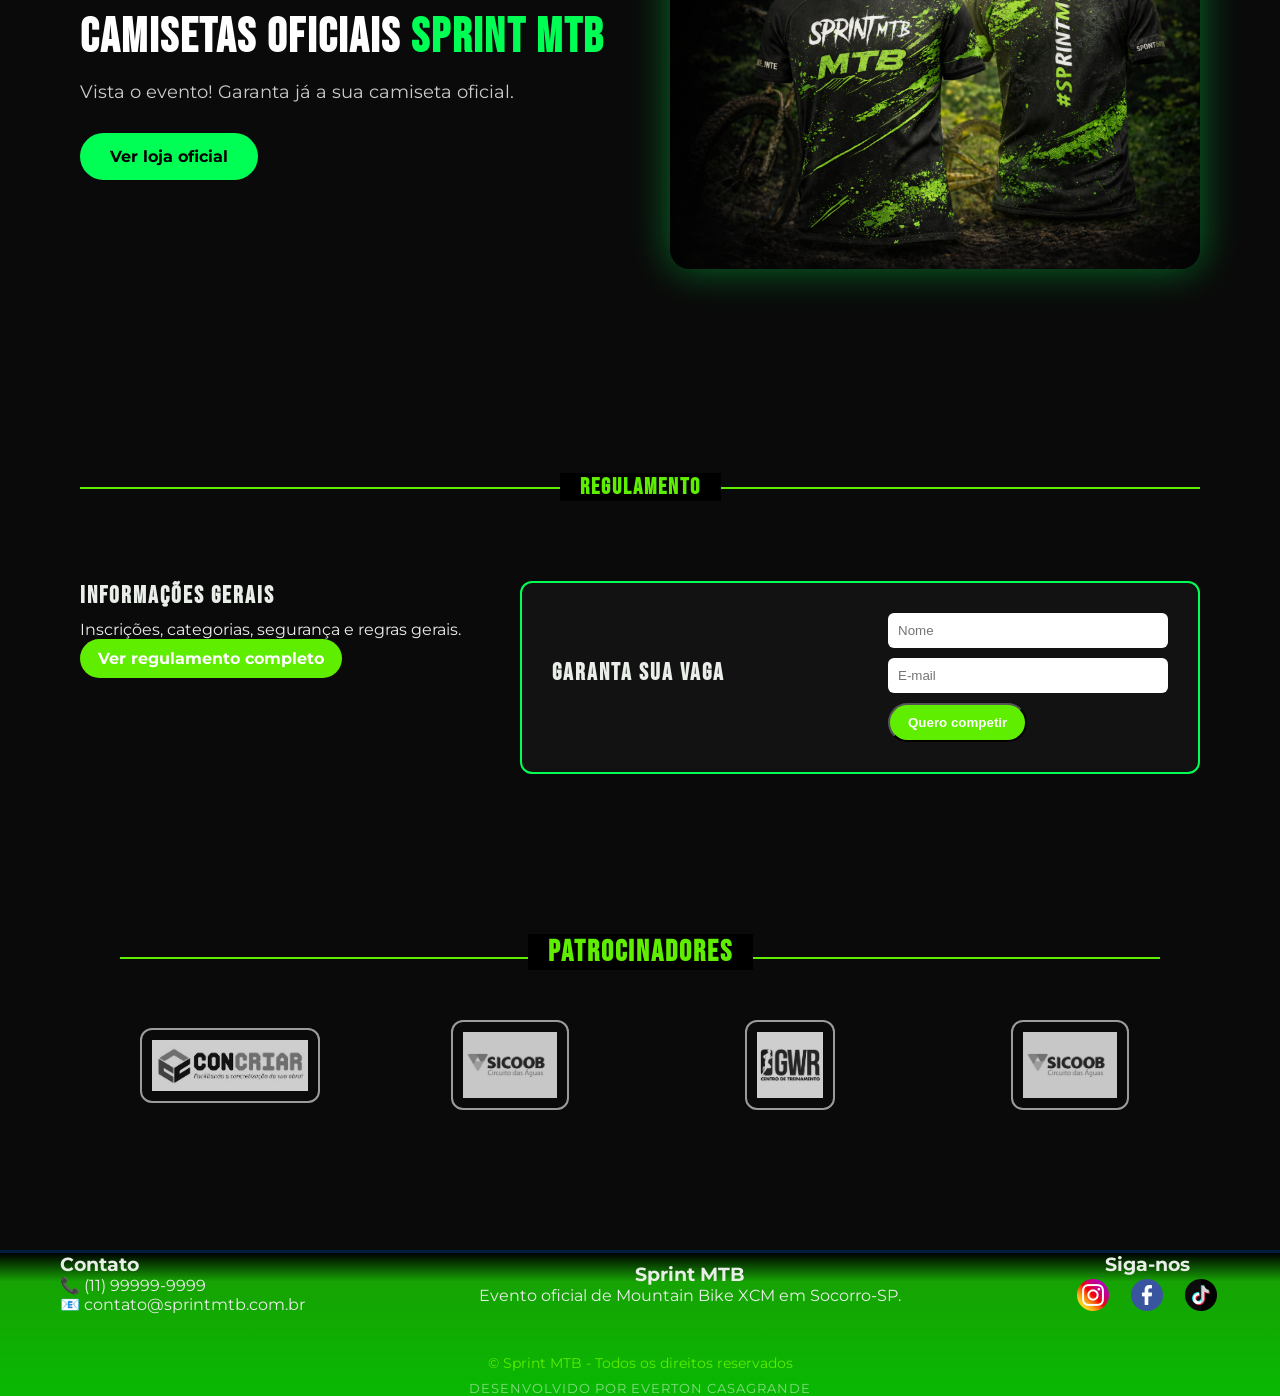
==== commit e136d321: "atualizacao" ====
--- a/index.html
+++ b/index.html
@@ -318,7 +318,7 @@
   </div>
 
   <p class="copy">© Sprint MTB - Todos os direitos reservados</p>
-  <p>Desenvolvido por: Everton Casagrande</p>
+  <p class="developer-credit">Desenvolvido por Everton Casagrande</p>
 </footer>
 
 <!-- zap fixo -->
--- a/footer.css
+++ b/footer.css
@@ -49,6 +49,16 @@
   margin-top: 40px;
   font-size: 14px;
   color: #5fed00;
+}
+
+.developer-credit {
+  text-align: center;
+  font-size: 13px;
+  letter-spacing: 1px;
+  text-transform: uppercase;
+  color: #ffffff;
+  opacity: 0.5;
+  margin-top: 8px;
 }
 
 .social-icons {
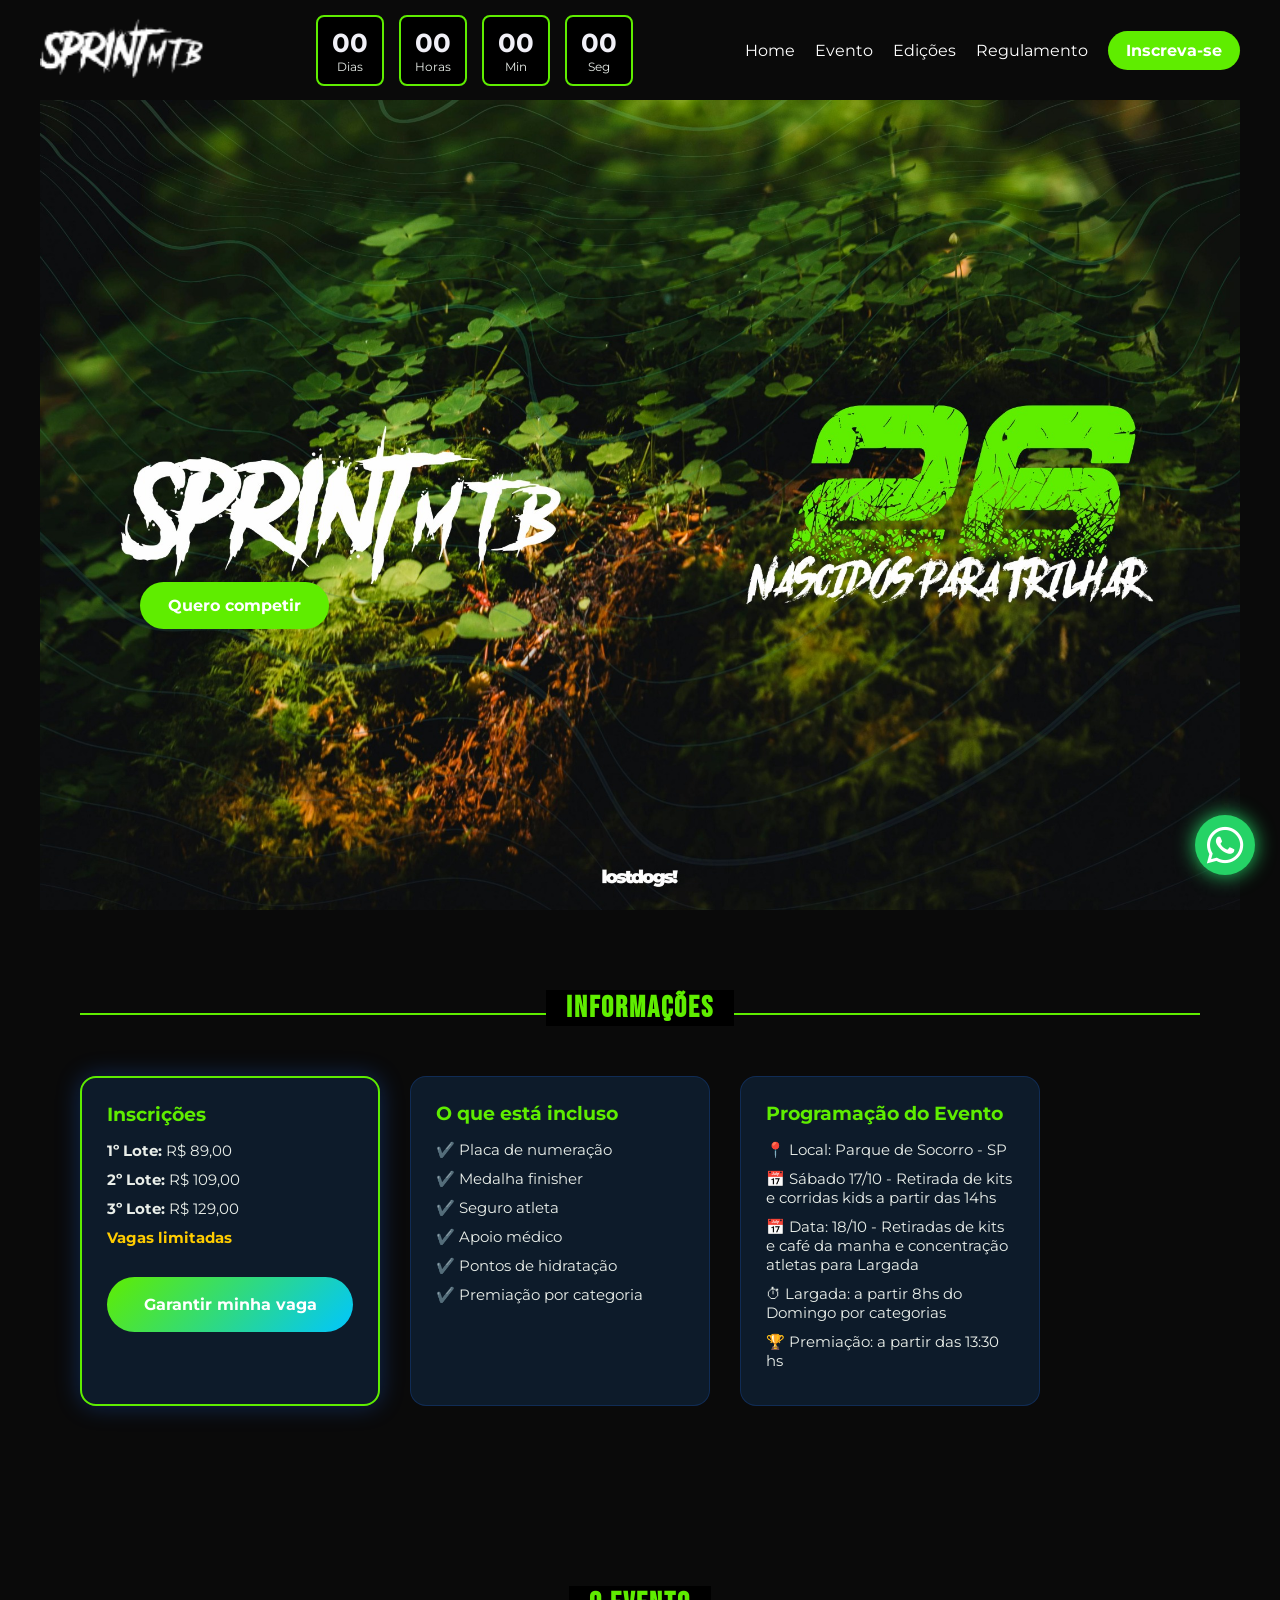
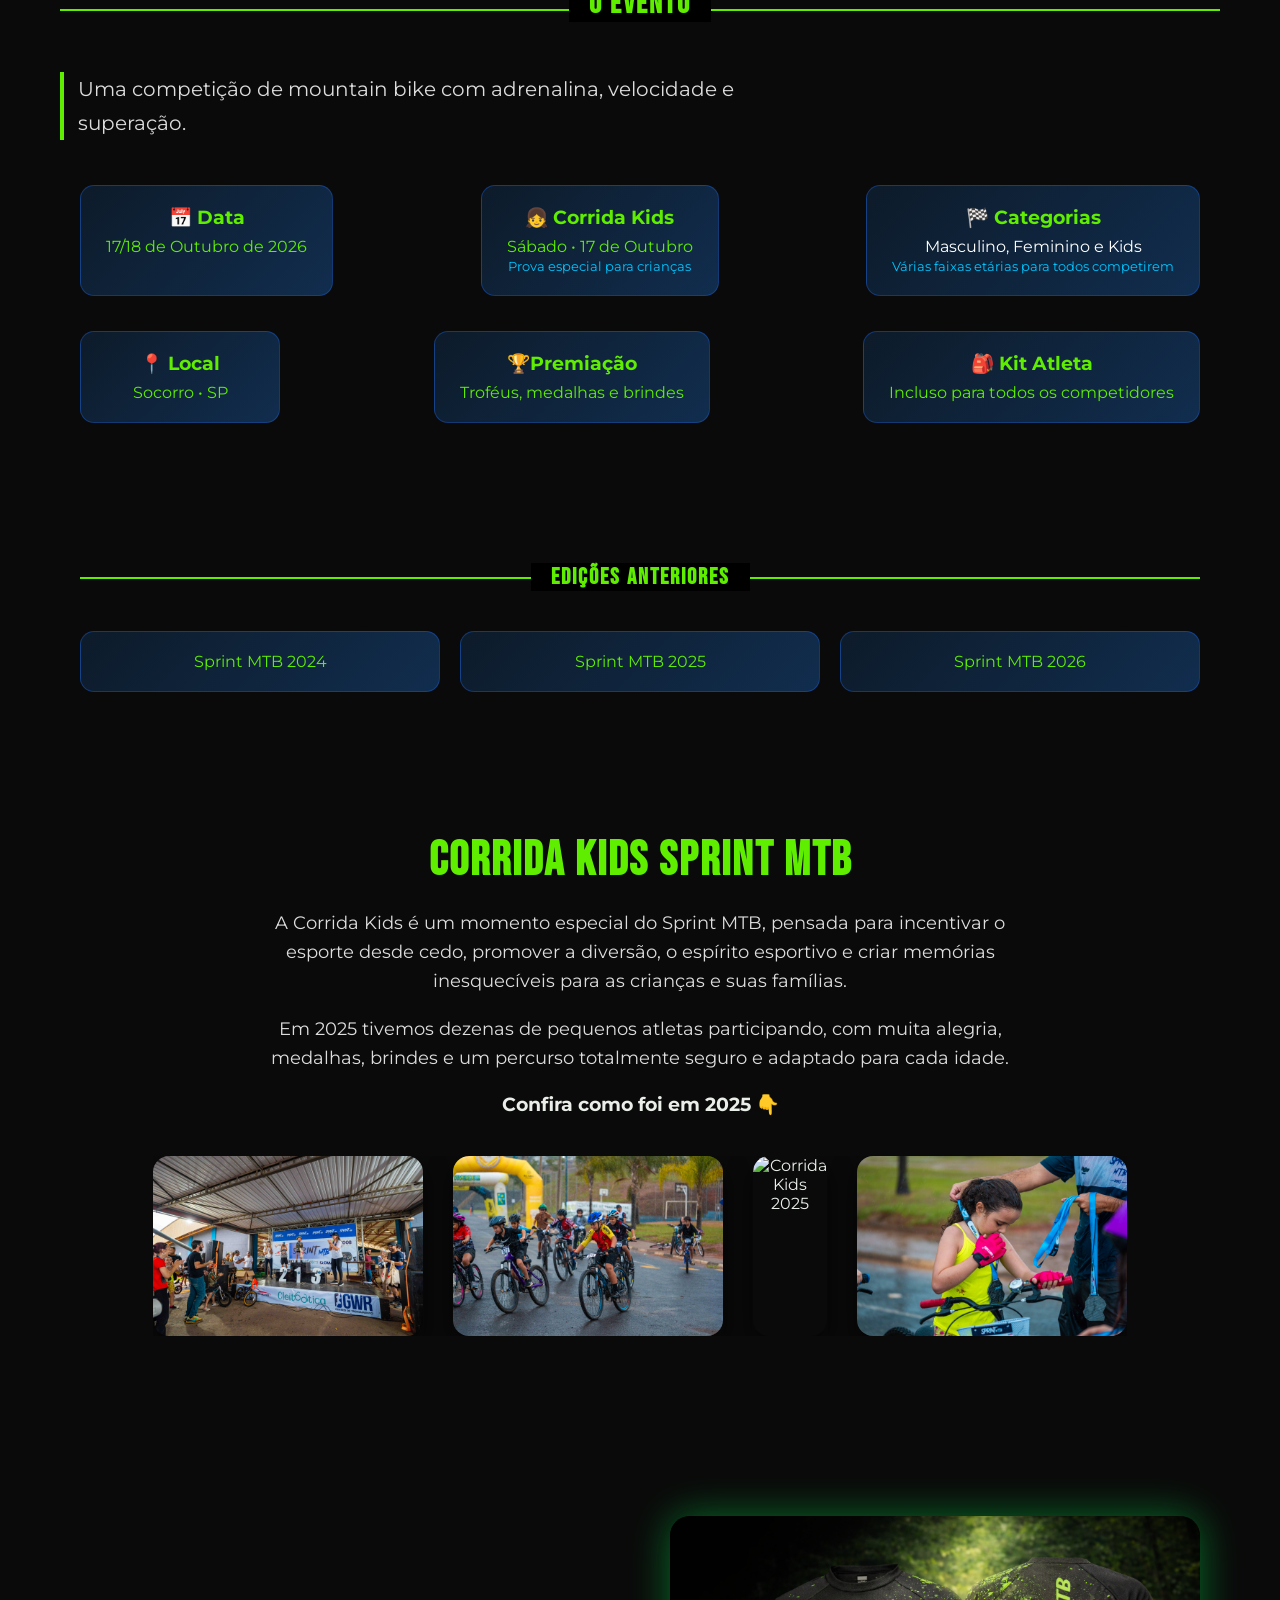
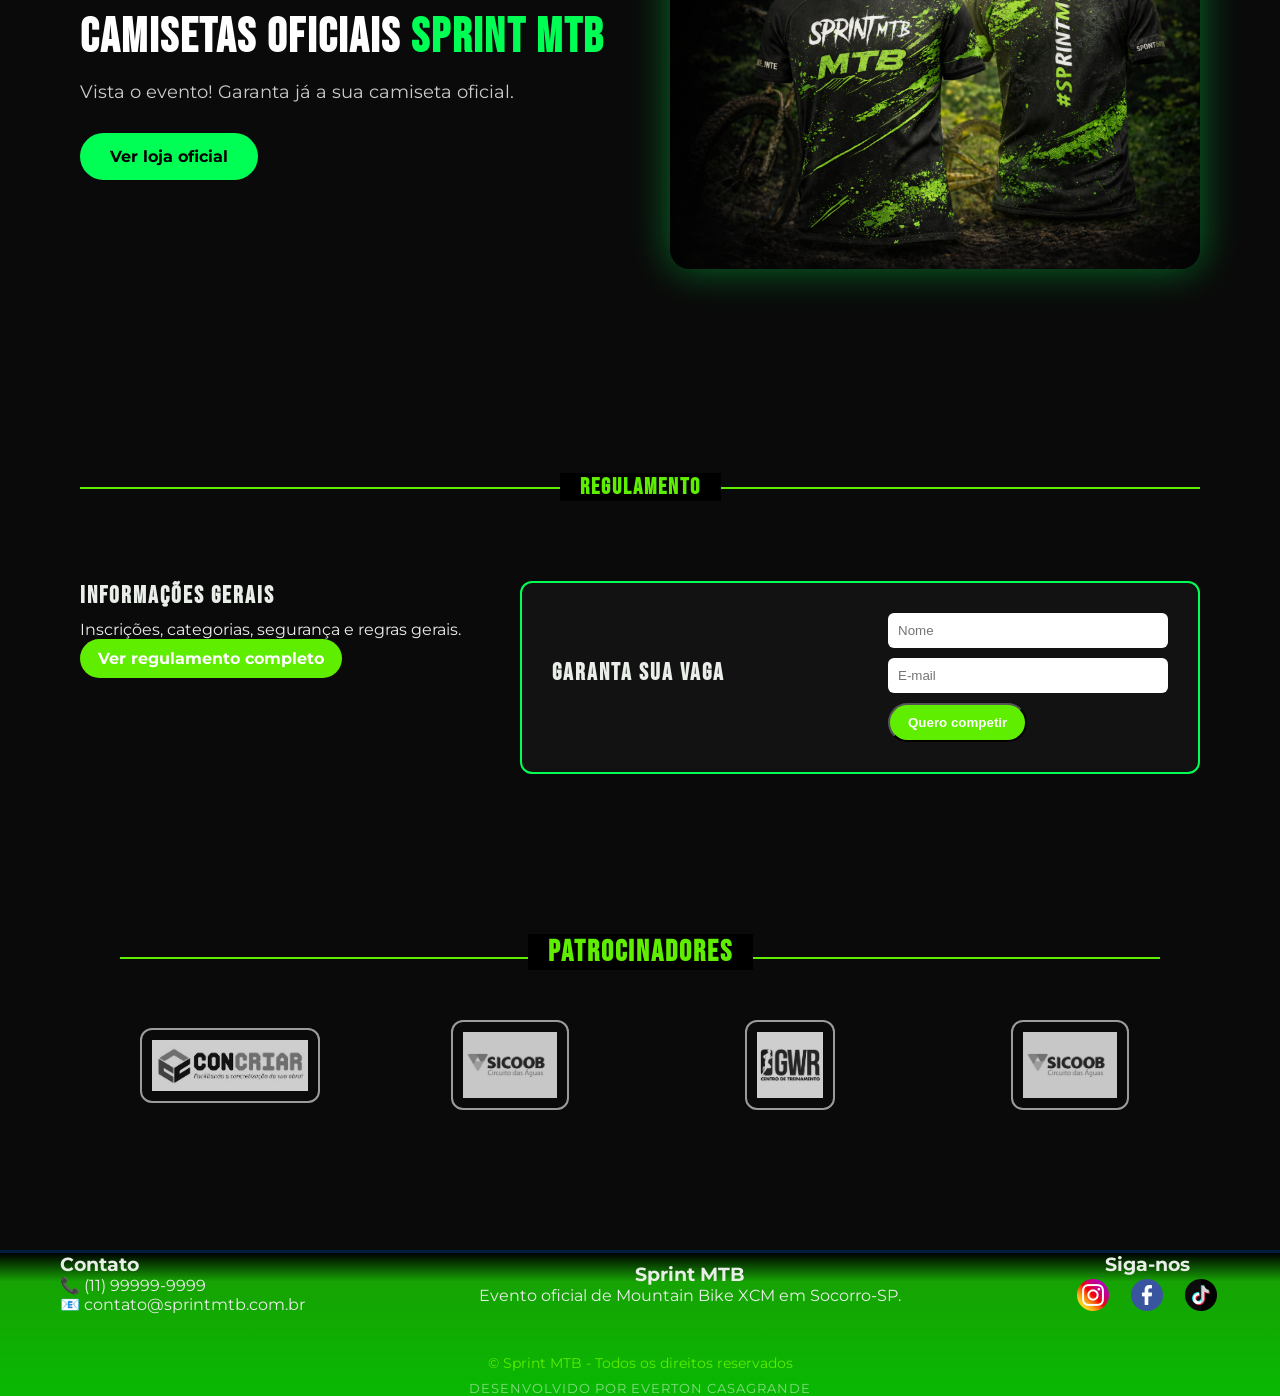
==== commit 69190d0f: "atualização do site" ====
--- a/index.html
+++ b/index.html
@@ -194,10 +194,10 @@
 
   <div class="kids-carousel">
     <div class="kids-track">
-      <img src="img/kids1.jpg" alt="Corrida Kids 2025">
-      <img src="img/kids2.jpg" alt="Corrida Kids 2025">
-      <img src="img/kids3.jpg" alt="Corrida Kids 2025">
-      <img src="img/kids4.jpg" alt="Corrida Kids 2025">
+      <img src="img/KIDS1.jpg" alt="Corrida Kids 2025">
+      <img src="img/KIDS2.jpg" alt="Corrida Kids 2025">
+      <img src="img/KIDS3.jpg" alt="Corrida Kids 2025">
+      <img src="img/KIDS4.jpg" alt="Corrida Kids 2025">
     </div>
   </div>
 </section>
